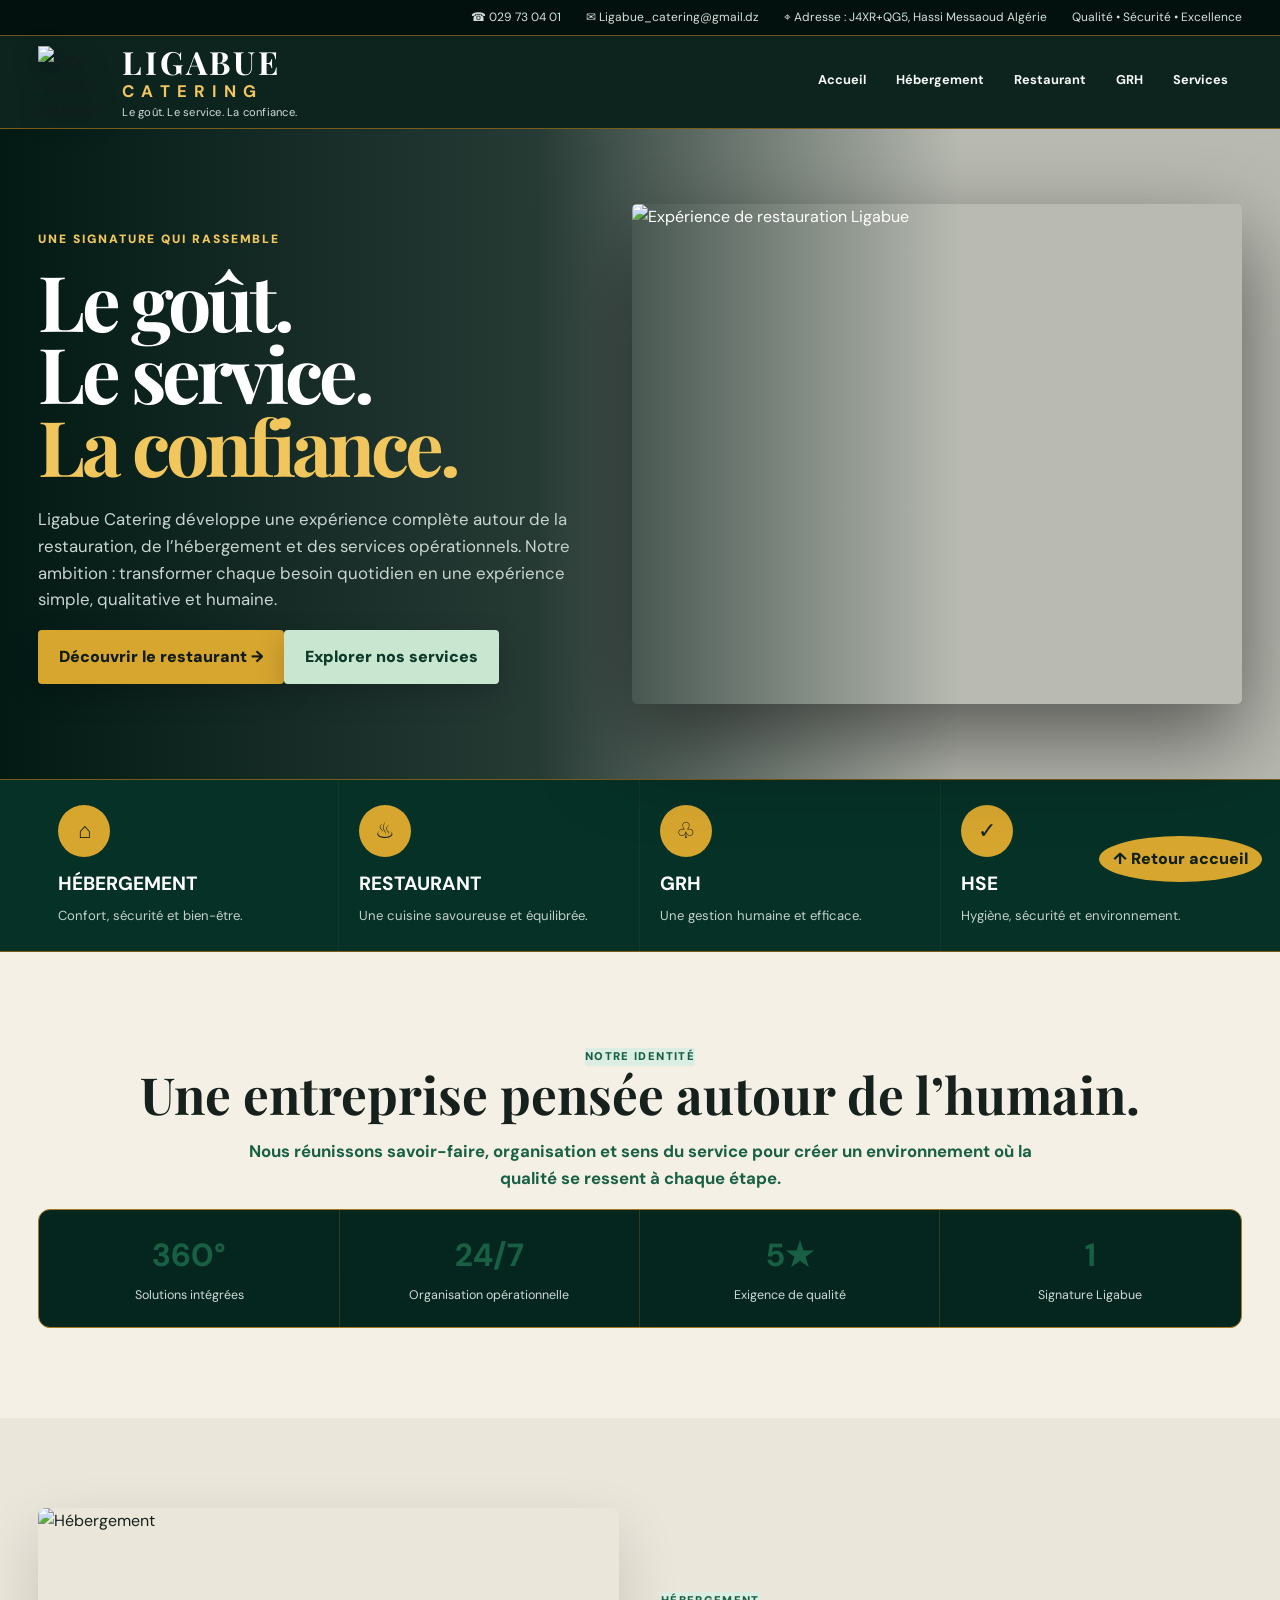
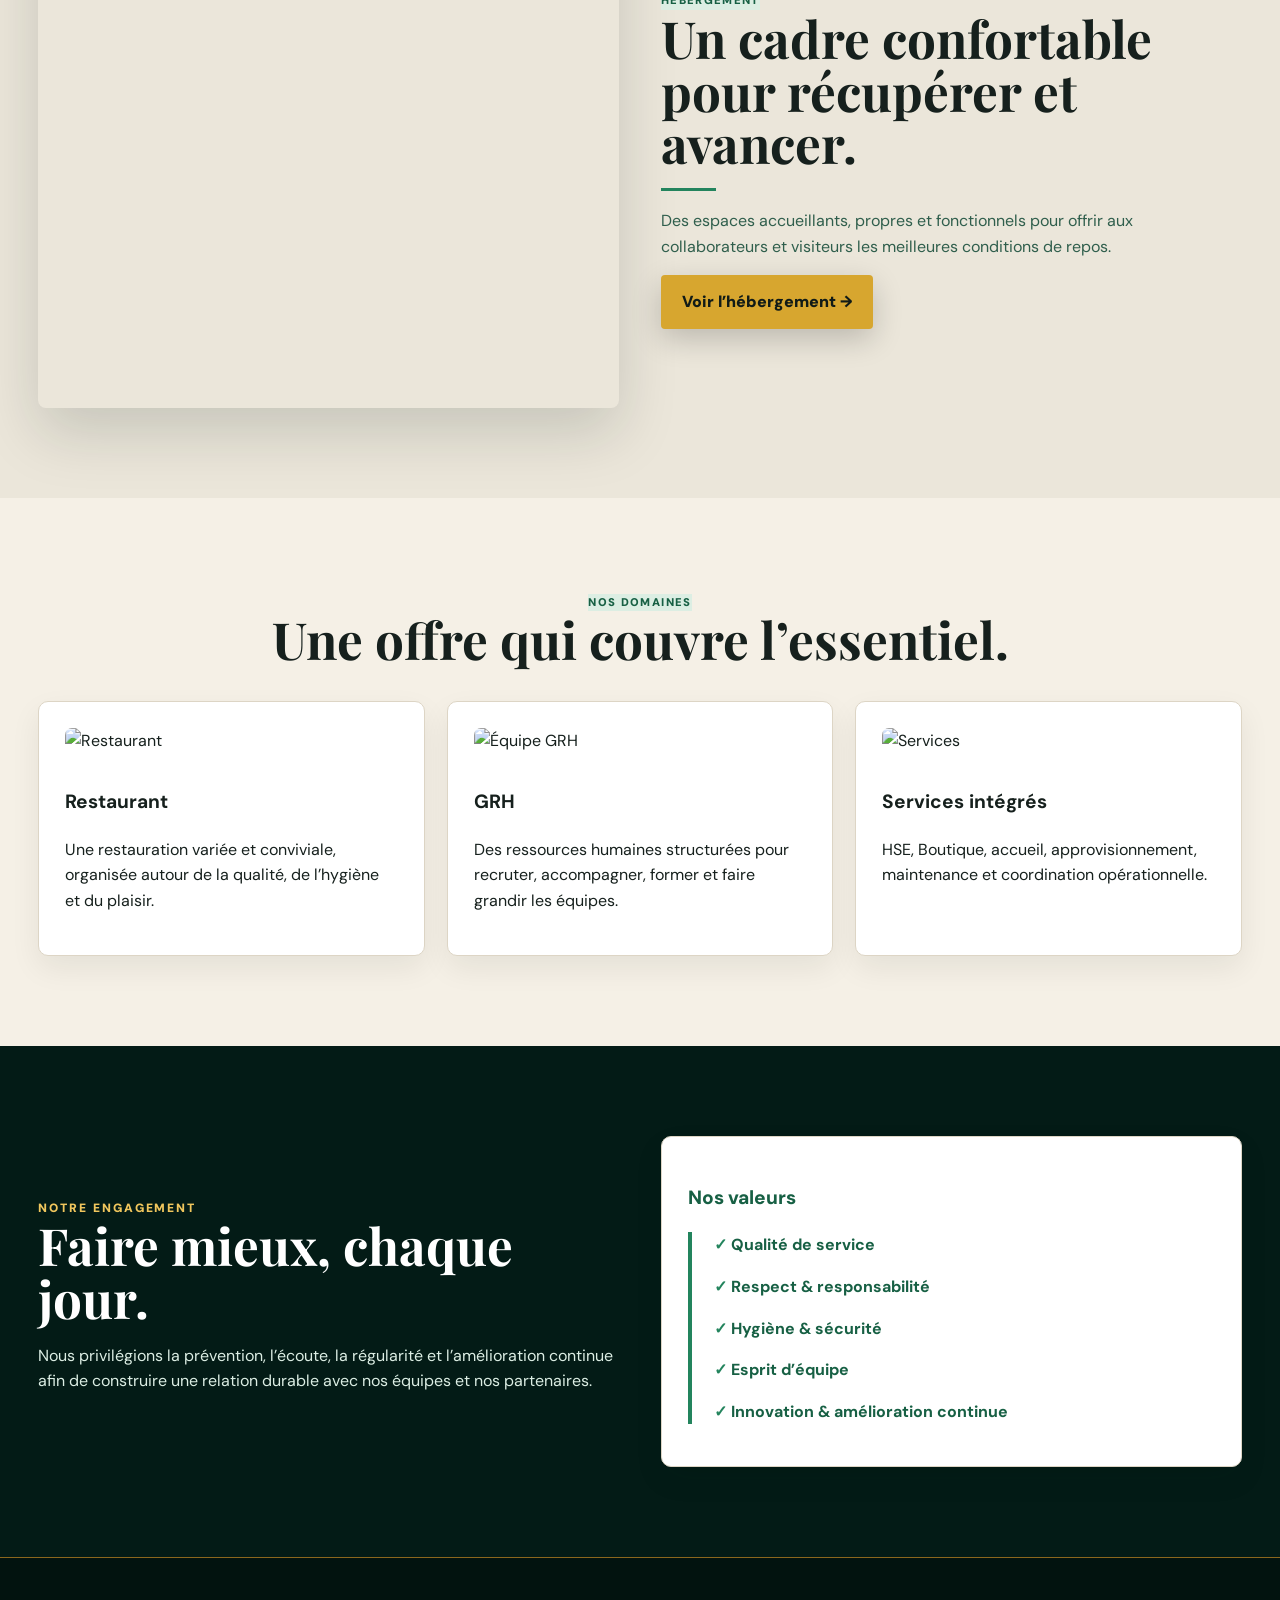
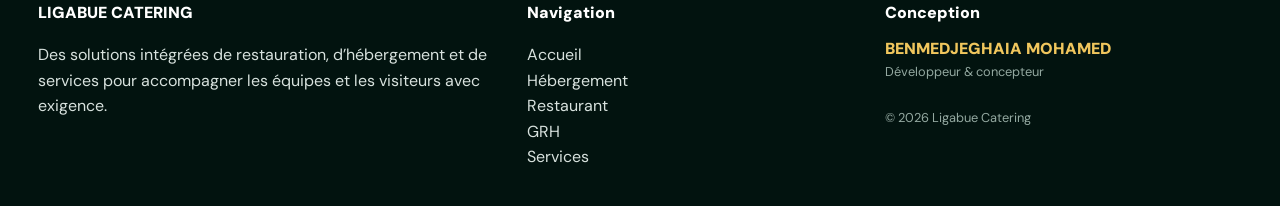
==== index.html @ bcd4c976 "Add files via upload" ====
<!doctype html><html lang="fr"><head><meta charset="utf-8"><meta name="viewport" content="width=device-width,initial-scale=1"><title>Accueil | Ligabue Catering</title><meta name="description" content="Ligabue Catering — restauration, hébergement, GRH, HSE et services intégrés."><link rel="stylesheet" href="style.css"><style>.reveal{opacity:0;transform:translateY(22px);transition:.7s ease}.reveal.show{opacity:1;transform:none}</style></head><body>
<div class="topbar"><div class="container"><span>☎ 029 73 04 01</span><span>✉ Ligabue_catering@gmail.dz</span><span>⌖ Adresse : J4XR+QG5, Hassi Messaoud
 Algérie</span><span>Qualité • Sécurité • Excellence</span></div></div>
<header><div class="container nav"><a class="brand" href="index.html"><img src="assets/logo-ligabue.png" alt="Logo Ligabue Catering" class="brand-logo"><span class="brand-text"><strong>LIGABUE</strong><b>CATERING</b><small>Le goût. Le service. La confiance.</small></span></a><nav><a href="index.html">Accueil</a><a href="hebergement.html">Hébergement</a><a href="restaurant.html">Restaurant</a><a href="grh.html">GRH</a><a href="services.html">Services</a></nav></div></header>
<section class="hero"><div class="container hero-grid"><div class="reveal"><span class="eyebrow">Une signature qui rassemble</span><h1>Le goût.<br>Le service.<br><em>La confiance.</em></h1><p class="lead">Ligabue Catering développe une expérience complète autour de la restauration, de l’hébergement et des services opérationnels. Notre ambition : transformer chaque besoin quotidien en une expérience simple, qualitative et humaine.</p><a class="btn" href="restaurant.html">Découvrir le restaurant →</a><a class="btn gold" href="services.html">Explorer nos services</a></div><img class="hero-photo reveal" src="https://images.unsplash.com/photo-1559339352-11d035aa65de?auto=format&fit=crop&w=1400&q=90" alt="Expérience de restauration Ligabue"></div></section><section class="service-strip"><div class="container grid4"><div class="mini"><div class="ico">⌂</div><h3>HÉBERGEMENT</h3><p>Confort, sécurité et bien-être.</p></div><div class="mini"><div class="ico">♨</div><h3>RESTAURANT</h3><p>Une cuisine savoureuse et équilibrée.</p></div><div class="mini"><div class="ico">♧</div><h3>GRH</h3><p>Une gestion humaine et efficace.</p></div><div class="mini"><div class="ico">✓</div><h3>HSE</h3><p>Hygiène, sécurité et environnement.</p></div></div></section><section class="section"><div class="container center reveal"><span class="kicker">Notre identité</span><h2>Une entreprise pensée autour de l’humain.</h2><p class="lead identity-lead"><span style="color:#176044;font-weight:700;">Nous réunissons savoir-faire, organisation et sens du service pour créer un environnement où la qualité se ressent à chaque étape.</span></p><div class="stats"><div class="stat"><strong>360°</strong><span>Solutions intégrées</span></div><div class="stat"><strong>24/7</strong><span>Organisation opérationnelle</span></div><div class="stat"><strong>5★</strong><span>Exigence de qualité</span></div><div class="stat"><strong>1</strong><span>Signature Ligabue</span></div></div></div></section>
<section class="section soft"><div class="container"><div class="grid2 reveal"><img class="feature" src="https://images.unsplash.com/photo-1551882547-ff40c63fe5fa?auto=format&fit=crop&w=1300&q=90" alt="Hébergement"><div><span class="kicker">Hébergement</span><h2>Un cadre confortable pour récupérer et avancer.</h2><div class="goldline"></div><p>Des espaces accueillants, propres et fonctionnels pour offrir aux collaborateurs et visiteurs les meilleures conditions de repos.</p><a class="btn" href="hebergement.html">Voir l’hébergement →</a></div></div></div></section>
<section class="section"><div class="container"><div class="center reveal"><span class="kicker">Nos domaines</span><h2>Une offre qui couvre l’essentiel.</h2></div><div class="grid3" style="margin-top:35px"><article class="card reveal"><img src="https://images.unsplash.com/photo-1515003197210-e0cd71810b5f?auto=format&fit=crop&w=1000&q=85" alt="Restaurant"><h3>Restaurant</h3><p>Une restauration variée et conviviale, organisée autour de la qualité, de l’hygiène et du plaisir.</p></article><article class="card reveal"><img src="https://images.unsplash.com/photo-1521737711867-e3b97375f902?auto=format&fit=crop&w=1000&q=85" alt="Équipe GRH"><h3>GRH</h3><p>Des ressources humaines structurées pour recruter, accompagner, former et faire grandir les équipes.</p></article><article class="card reveal"><img src="https://images.unsplash.com/photo-1556761175-b413da4baf72?auto=format&fit=crop&w=1000&q=85" alt="Services"><h3>Services intégrés</h3><p>HSE, Boutique, accueil, approvisionnement, maintenance et coordination opérationnelle.</p></article></div></div></section>
<section class="section dark"><div class="container grid2 reveal"><div><span class="eyebrow">Notre engagement</span><h2>Faire mieux, chaque jour.</h2><p>Nous privilégions la prévention, l’écoute, la régularité et l’amélioration continue afin de construire une relation durable avec nos équipes et nos partenaires.</p></div><div class="card"><h3 class="values-title">Nos valeurs</h3><div class="values-list"><p>✓ Qualité de service</p><p>✓ Respect & responsabilité</p><p>✓ Hygiène & sécurité</p><p>✓ Esprit d’équipe</p><p>✓ Innovation & amélioration continue</p></div></div></div></section>

<footer><div class="container footergrid"><div><div class="footer-title">LIGABUE CATERING</div><p>Des solutions intégrées de restauration, d’hébergement et de services pour accompagner les équipes et les visiteurs avec exigence.</p></div><div><div class="footer-title">Navigation</div><p>Accueil<br>Hébergement<br>Restaurant<br>GRH<br>Services</p></div><div><div class="footer-title">Conception</div><div class="signature">BENMEDJEGHAIA MOHAMED</div><div class="small">Développeur & concepteur</div><br><div class="small">© <span data-year></span> Ligabue Catering</div></div></div></footer><a class="floating" href="index.html">↑ Retour accueil</a><script src="script.js"></script></body></html>
---- style.css ----
@import url('https://fonts.googleapis.com/css2?family=DM+Sans:wght@400;500;600;700;800&family=Playfair+Display:wght@600;700&display=swap');
:root{--green:#031b16;--green2:#063126;--gold:#d7a62f;--gold2:#f0c65d;--cream:#f5f0e6;--white:#fff;--ink:#16201d;--muted:#6c746f;--line:#ddd5c5}
*{box-sizing:border-box}html{scroll-behavior:smooth}body{margin:0;font-family:'DM Sans',Arial,sans-serif;background:var(--cream);color:var(--ink);line-height:1.6}a{text-decoration:none;color:inherit}.container{width:min(1220px,94%);margin:auto}
.topbar{background:#02110e;color:#d9dfdb;font-size:.75rem;padding:8px 0;border-bottom:1px solid #6d5520}.topbar .container{display:flex;justify-content:flex-end;gap:25px;flex-wrap:wrap}
header{position:sticky;top:0;z-index:50;background:rgba(3,27,22,.96);backdrop-filter:blur(16px);border-bottom:1px solid #7a5c1c}.nav{min-height:92px;display:flex;align-items:center;justify-content:space-between;gap:20px}.brand{display:flex;align-items:center;gap:12px;min-width:270px}.brand-logo{width:72px;height:72px;object-fit:contain;filter:drop-shadow(0 7px 12px #0007)}.brand-text{display:flex;flex-direction:column;line-height:1}.brand-text strong{font-family:'Playfair Display',serif;color:#fff;font-size:2rem;letter-spacing:.08em}.brand-text b{font-size:1.05rem;letter-spacing:.42em;color:var(--gold2);margin-top:5px}.brand-text small{font-size:.7rem;color:#d4ddd8;letter-spacing:.02em;margin-top:7px}
nav{display:flex;gap:2px;align-items:center;flex-wrap:wrap}nav a{padding:20px 14px;color:#f7f7f4;font-size:.8rem;font-weight:700;border-bottom:3px solid transparent;transition:.25s}nav a:hover{color:var(--gold2);border-color:var(--gold2);background:#ffffff08}
.btn{display:inline-flex;align-items:center;gap:10px;background:var(--gold);color:#111b17;padding:14px 21px;border-radius:4px;font-weight:900;box-shadow:0 10px 30px #0003;transition:.3s}.btn:hover{transform:translateY(-3px);background:var(--gold2)}.btn.dark{background:transparent;border:1px solid var(--gold);color:#fff}.btn.dark:hover{background:#d7a62f1c}
.hero{min-height:650px;display:flex;align-items:center;color:#fff;background:linear-gradient(90deg,#021914 0%,#031b16d9 42%,#031b1640 75%),url('https://images.unsplash.com/photo-1547592180-85f173990554?auto=format&fit=crop&w=2000&q=90') center/cover;position:relative}.hero-grid{display:grid;grid-template-columns:1fr 1.1fr;gap:40px;align-items:center}.hero h1{font-family:'Playfair Display',serif;font-size:clamp(3.2rem,6vw,6rem);line-height:.94;letter-spacing:-.05em;margin:14px 0 25px}.hero h1 em{font-style:normal;color:var(--gold2)}.eyebrow{font-size:.75rem;text-transform:uppercase;letter-spacing:.16em;color:var(--gold2);font-weight:900}.lead{font-size:1.05rem;color:#cbd6d1;max-width:650px}.hero-photo{width:100%;height:500px;object-fit:cover;border-radius:5px;box-shadow:0 35px 90px #0008;transition:.5s}.hero-photo:hover{transform:scale(1.015)}
.section{padding:90px 0}.section.dark{background:var(--green);color:#fff}.section.soft{background:#ebe6da}.center{text-align:center}.center .lead{margin-left:auto;margin-right:auto}.identity-lead{color:#27453c !important;font-weight:600;max-width:820px;margin-top:8px}h2{font-family:'Playfair Display',serif;font-size:clamp(2.2rem,4vw,3.5rem);line-height:1.03;margin:0 0 18px}h3{font-size:1.2rem}.grid2{display:grid;grid-template-columns:1fr 1fr;gap:42px;align-items:center}.grid3{display:grid;grid-template-columns:repeat(3,1fr);gap:22px}.grid4{display:grid;grid-template-columns:repeat(4,1fr);gap:18px}
.service-strip{background:var(--green2);color:#fff;border-top:1px solid #7b5b18;border-bottom:1px solid #7b5b18}.service-strip .grid4{gap:0}.mini{padding:25px 20px;border-right:1px solid #9a76271c}.mini:last-child{border-right:0}.mini .ico{width:52px;height:52px;border-radius:50%;background:var(--gold);color:#13211c;display:grid;place-items:center;font-size:1.35rem;margin-bottom:12px}.mini h3{margin:0 0 5px}.mini p{font-size:.82rem;color:#c5d1cb;margin:0}
.card{background:#fff;border:1px solid var(--line);border-radius:10px;padding:26px;box-shadow:0 12px 30px #061c1512;transition:.4s}.card:hover{transform:translateY(-7px);box-shadow:0 25px 50px #061c1525}.card img{width:100%;height:220px;object-fit:cover;border-radius:7px;margin-bottom:14px;transition:.5s}.card:hover img{transform:scale(1.025)}.feature{width:100%;height:500px;object-fit:cover;border-radius:8px;box-shadow:0 25px 60px #061c1528;transition:.5s}.feature:hover{transform:scale(1.015)}
.stats{display:grid;grid-template-columns:repeat(4,1fr);gap:0;border:1px solid #a67b20;border-radius:12px;overflow:hidden;background:#05261f}.stat{padding:20px;border-right:1px solid #a67b2040;color:#fff}.stat:last-child{border-right:0}.stat strong{display:block;font-size:2rem;color:var(--gold2)}.stat span{font-size:.78rem;color:#d0dad5}.kicker{display:inline-block;color:#98711e;font-size:.7rem;font-weight:900;text-transform:uppercase;letter-spacing:.12em}.goldline{height:3px;width:55px;background:var(--gold);margin:17px 0}.pagehero{padding:95px 0 65px;background:linear-gradient(115deg,var(--green),#0c4437);color:#fff;border-bottom:1px solid #9d7824}.pagehero h1{font-family:'Playfair Display',serif;font-size:clamp(3rem,6vw,5.5rem);margin:10px 0}.pagehero .lead{color:#cbd9d3}.role{padding:16px 0 16px 18px;border-left:3px solid var(--gold);margin:12px 0}.person{display:flex;gap:15px;align-items:center;background:#eef0e9;padding:15px;border-radius:9px}.avatar{width:52px;height:52px;border-radius:50%;background:var(--green);color:var(--gold2);display:grid;place-items:center;font-weight:900}.timeline{border-left:2px solid #c8c0af;padding-left:27px}.step{position:relative;margin-bottom:28px}.step:before{content:'';position:absolute;left:-38px;top:6px;width:15px;height:15px;background:var(--gold);border-radius:50%;border:4px solid var(--cream)}
.gallery{display:grid;grid-template-columns:2fr 1fr 1fr;grid-auto-rows:230px;gap:12px}.gallery img{width:100%;height:100%;object-fit:cover;border-radius:7px;transition:.5s}.gallery img:hover{transform:scale(1.025);filter:saturate(1.2)}.gallery img:first-child{grid-row:span 2}
footer{background:#02130f;color:#d8e2de;padding:42px 0 20px;border-top:1px solid #8b671d}.footergrid{display:grid;grid-template-columns:1.4fr 1fr 1.1fr;gap:35px}.footer-brand{display:flex;align-items:center;gap:10px}.footer-brand img{width:60px}.footer-title{font-weight:900;color:#fff;margin-bottom:10px}.signature{font-weight:900;color:var(--gold2)}.small{font-size:.8rem;color:#94a9a1}.copyright{border-top:1px solid #ffffff1a;margin-top:25px;padding-top:14px;text-align:center;font-size:.75rem;color:#9bb0a8}.floating{position:fixed;right:18px;bottom:18px;background:var(--gold);color:#122019;padding:10px 14px;border-radius:50%;font-weight:900;z-index:40}
.reveal{opacity:0;transform:translateY(20px);transition:.7s ease}.reveal.show{opacity:1;transform:none}
@media(max-width:980px){nav{display:none}.hero-grid,.grid2{grid-template-columns:1fr}.hero{padding:65px 0}.hero-photo{height:380px}.grid3{grid-template-columns:1fr 1fr}.grid4,.stats{grid-template-columns:1fr 1fr}.footergrid{grid-template-columns:1fr 1fr}}@media(max-width:600px){.topbar .container{justify-content:center}.brand-text strong{font-size:1.45rem}.brand-text b{font-size:.82rem}.brand-logo{width:58px;height:58px}.grid3,.grid4,.stats,.footergrid{grid-template-columns:1fr}.gallery{grid-template-columns:1fr;grid-auto-rows:220px}.gallery img:first-child{grid-row:auto}.hero h1{font-size:3.4rem}}

/* Lisibilité renforcée — palette verte */
.section.dark .lead,
.section.dark p { color:#dceee4; }
.section:not(.dark) .lead { color:#285846; }
.section.soft p { color:#2f5e4c; }
.kicker { color:#176044; background:#dceee3; }
.goldline { background:#23845d; }
.role { border-left-color:#23845d; }
.stat strong { color:#176044; }
.btn.gold { background:#c8e6d0; color:#0b3828; }
nav a:hover { background:#176044; color:#fff; }

/* Nos valeurs — vert */
.values-list p,
.values-list li {
  color:#176044 !important;
  font-weight:700;
}
.values-list {
  border-left:4px solid #23845d;
  padding-left:22px;
}
.values-list p::first-letter,
.values-list li::first-letter {
  color:#23845d;
}

/* Titre « Nos valeurs » en vert */
.values-title {
  color:#176044 !important;
  font-weight:800;
}
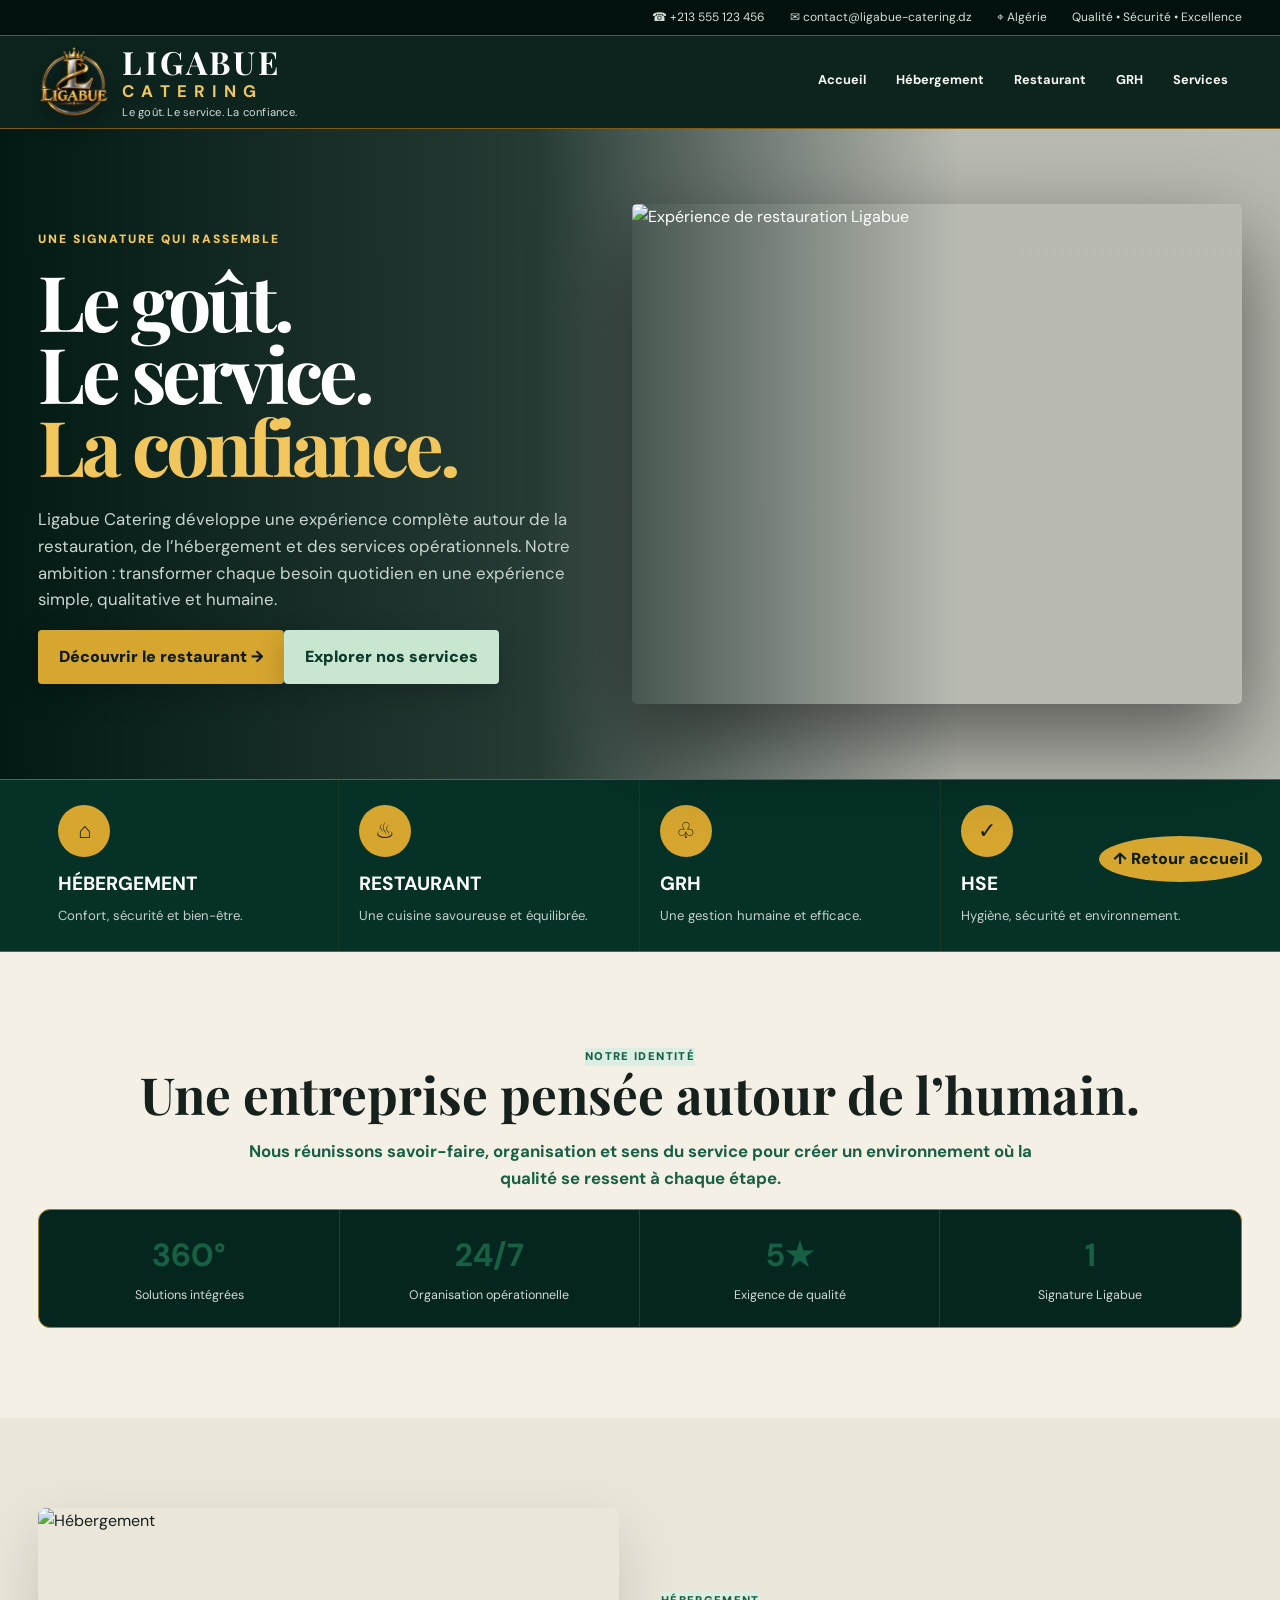
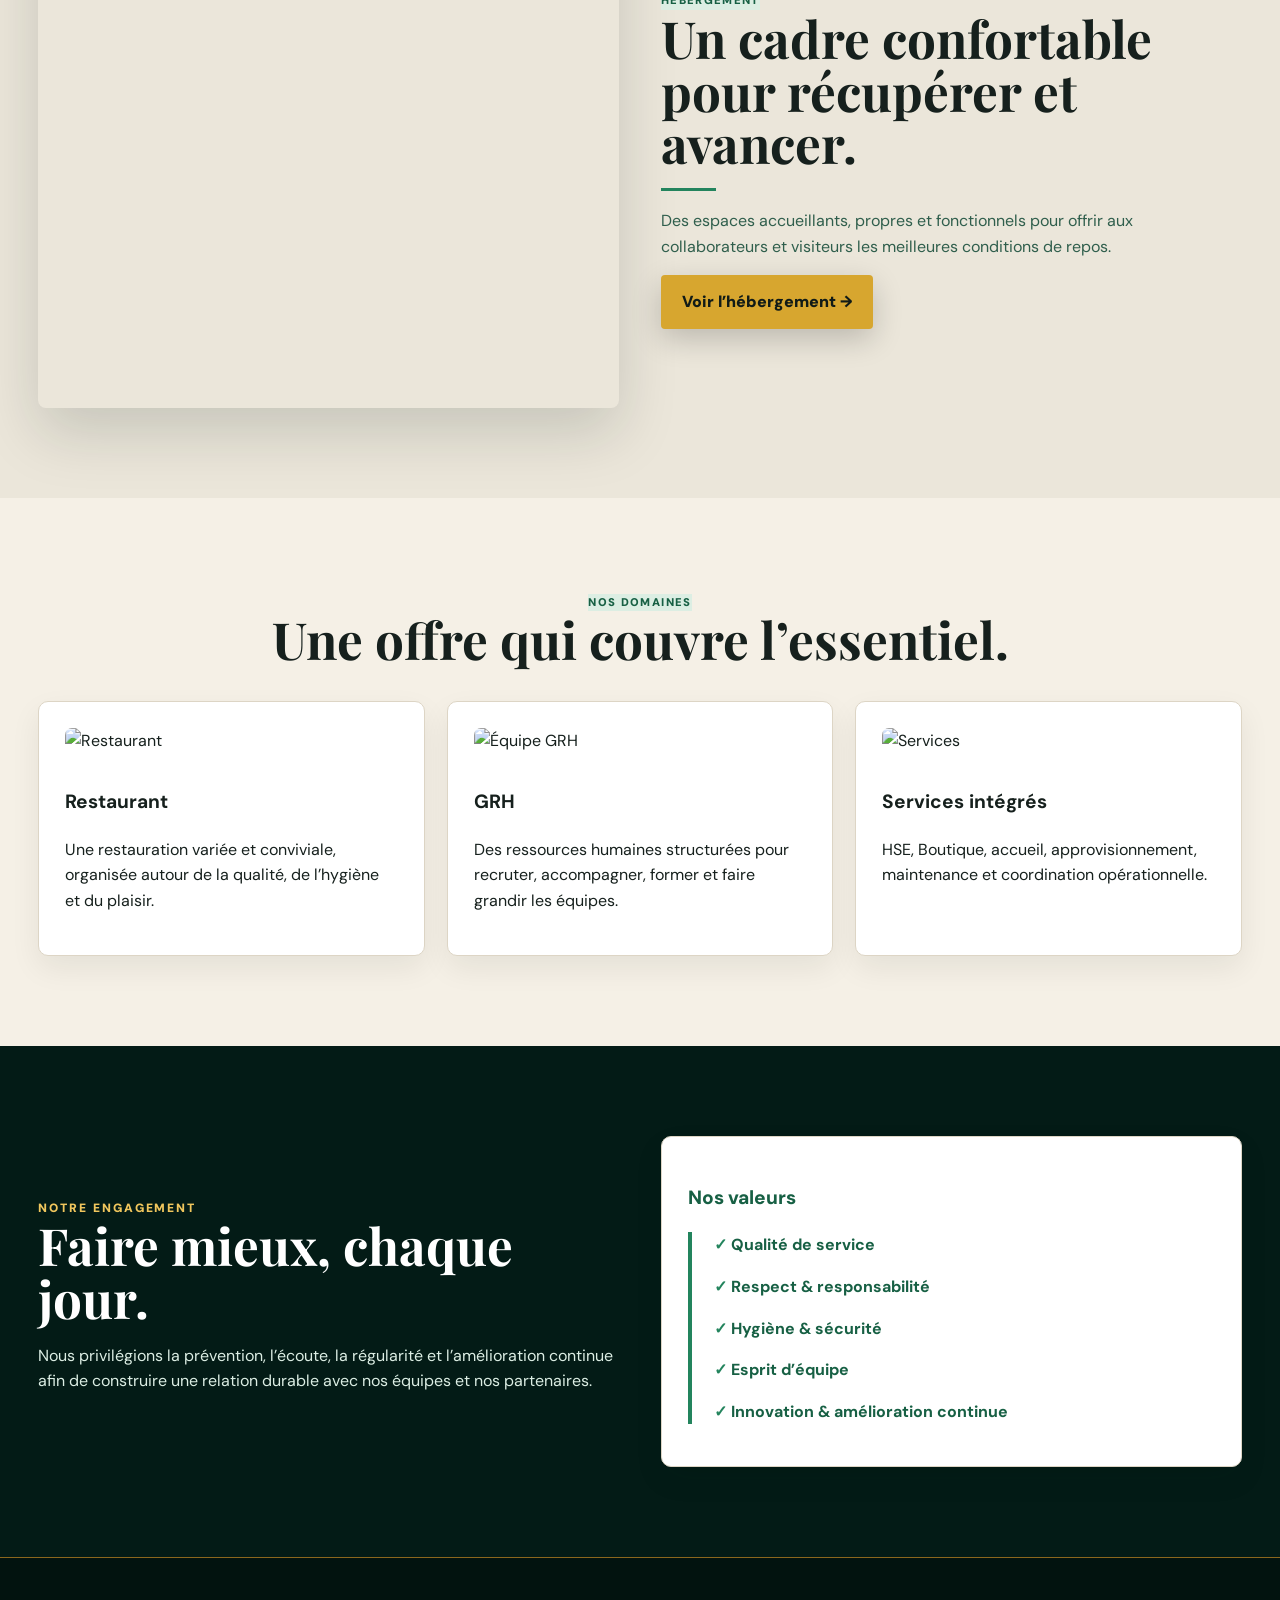
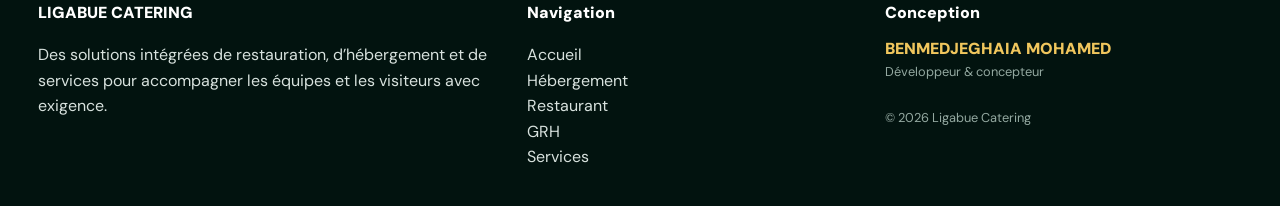
==== commit eccbb0f6: "Add files via upload" ====
--- a/index.html
+++ b/index.html
@@ -1,6 +1,5 @@
 <!doctype html><html lang="fr"><head><meta charset="utf-8"><meta name="viewport" content="width=device-width,initial-scale=1"><title>Accueil | Ligabue Catering</title><meta name="description" content="Ligabue Catering — restauration, hébergement, GRH, HSE et services intégrés."><link rel="stylesheet" href="style.css"><style>.reveal{opacity:0;transform:translateY(22px);transition:.7s ease}.reveal.show{opacity:1;transform:none}</style></head><body>
-<div class="topbar"><div class="container"><span>☎ 029 73 04 01</span><span>✉ Ligabue_catering@gmail.dz</span><span>⌖ Adresse : J4XR+QG5, Hassi Messaoud
- Algérie</span><span>Qualité • Sécurité • Excellence</span></div></div>
+<div class="topbar"><div class="container"><span>☎ +213 555 123 456</span><span>✉ contact@ligabue-catering.dz</span><span>⌖ Algérie</span><span>Qualité • Sécurité • Excellence</span></div></div>
 <header><div class="container nav"><a class="brand" href="index.html"><img src="assets/logo-ligabue.png" alt="Logo Ligabue Catering" class="brand-logo"><span class="brand-text"><strong>LIGABUE</strong><b>CATERING</b><small>Le goût. Le service. La confiance.</small></span></a><nav><a href="index.html">Accueil</a><a href="hebergement.html">Hébergement</a><a href="restaurant.html">Restaurant</a><a href="grh.html">GRH</a><a href="services.html">Services</a></nav></div></header>
 <section class="hero"><div class="container hero-grid"><div class="reveal"><span class="eyebrow">Une signature qui rassemble</span><h1>Le goût.<br>Le service.<br><em>La confiance.</em></h1><p class="lead">Ligabue Catering développe une expérience complète autour de la restauration, de l’hébergement et des services opérationnels. Notre ambition : transformer chaque besoin quotidien en une expérience simple, qualitative et humaine.</p><a class="btn" href="restaurant.html">Découvrir le restaurant →</a><a class="btn gold" href="services.html">Explorer nos services</a></div><img class="hero-photo reveal" src="https://images.unsplash.com/photo-1559339352-11d035aa65de?auto=format&fit=crop&w=1400&q=90" alt="Expérience de restauration Ligabue"></div></section><section class="service-strip"><div class="container grid4"><div class="mini"><div class="ico">⌂</div><h3>HÉBERGEMENT</h3><p>Confort, sécurité et bien-être.</p></div><div class="mini"><div class="ico">♨</div><h3>RESTAURANT</h3><p>Une cuisine savoureuse et équilibrée.</p></div><div class="mini"><div class="ico">♧</div><h3>GRH</h3><p>Une gestion humaine et efficace.</p></div><div class="mini"><div class="ico">✓</div><h3>HSE</h3><p>Hygiène, sécurité et environnement.</p></div></div></section><section class="section"><div class="container center reveal"><span class="kicker">Notre identité</span><h2>Une entreprise pensée autour de l’humain.</h2><p class="lead identity-lead"><span style="color:#176044;font-weight:700;">Nous réunissons savoir-faire, organisation et sens du service pour créer un environnement où la qualité se ressent à chaque étape.</span></p><div class="stats"><div class="stat"><strong>360°</strong><span>Solutions intégrées</span></div><div class="stat"><strong>24/7</strong><span>Organisation opérationnelle</span></div><div class="stat"><strong>5★</strong><span>Exigence de qualité</span></div><div class="stat"><strong>1</strong><span>Signature Ligabue</span></div></div></div></section>
 <section class="section soft"><div class="container"><div class="grid2 reveal"><img class="feature" src="https://images.unsplash.com/photo-1551882547-ff40c63fe5fa?auto=format&fit=crop&w=1300&q=90" alt="Hébergement"><div><span class="kicker">Hébergement</span><h2>Un cadre confortable pour récupérer et avancer.</h2><div class="goldline"></div><p>Des espaces accueillants, propres et fonctionnels pour offrir aux collaborateurs et visiteurs les meilleures conditions de repos.</p><a class="btn" href="hebergement.html">Voir l’hébergement →</a></div></div></div></section>
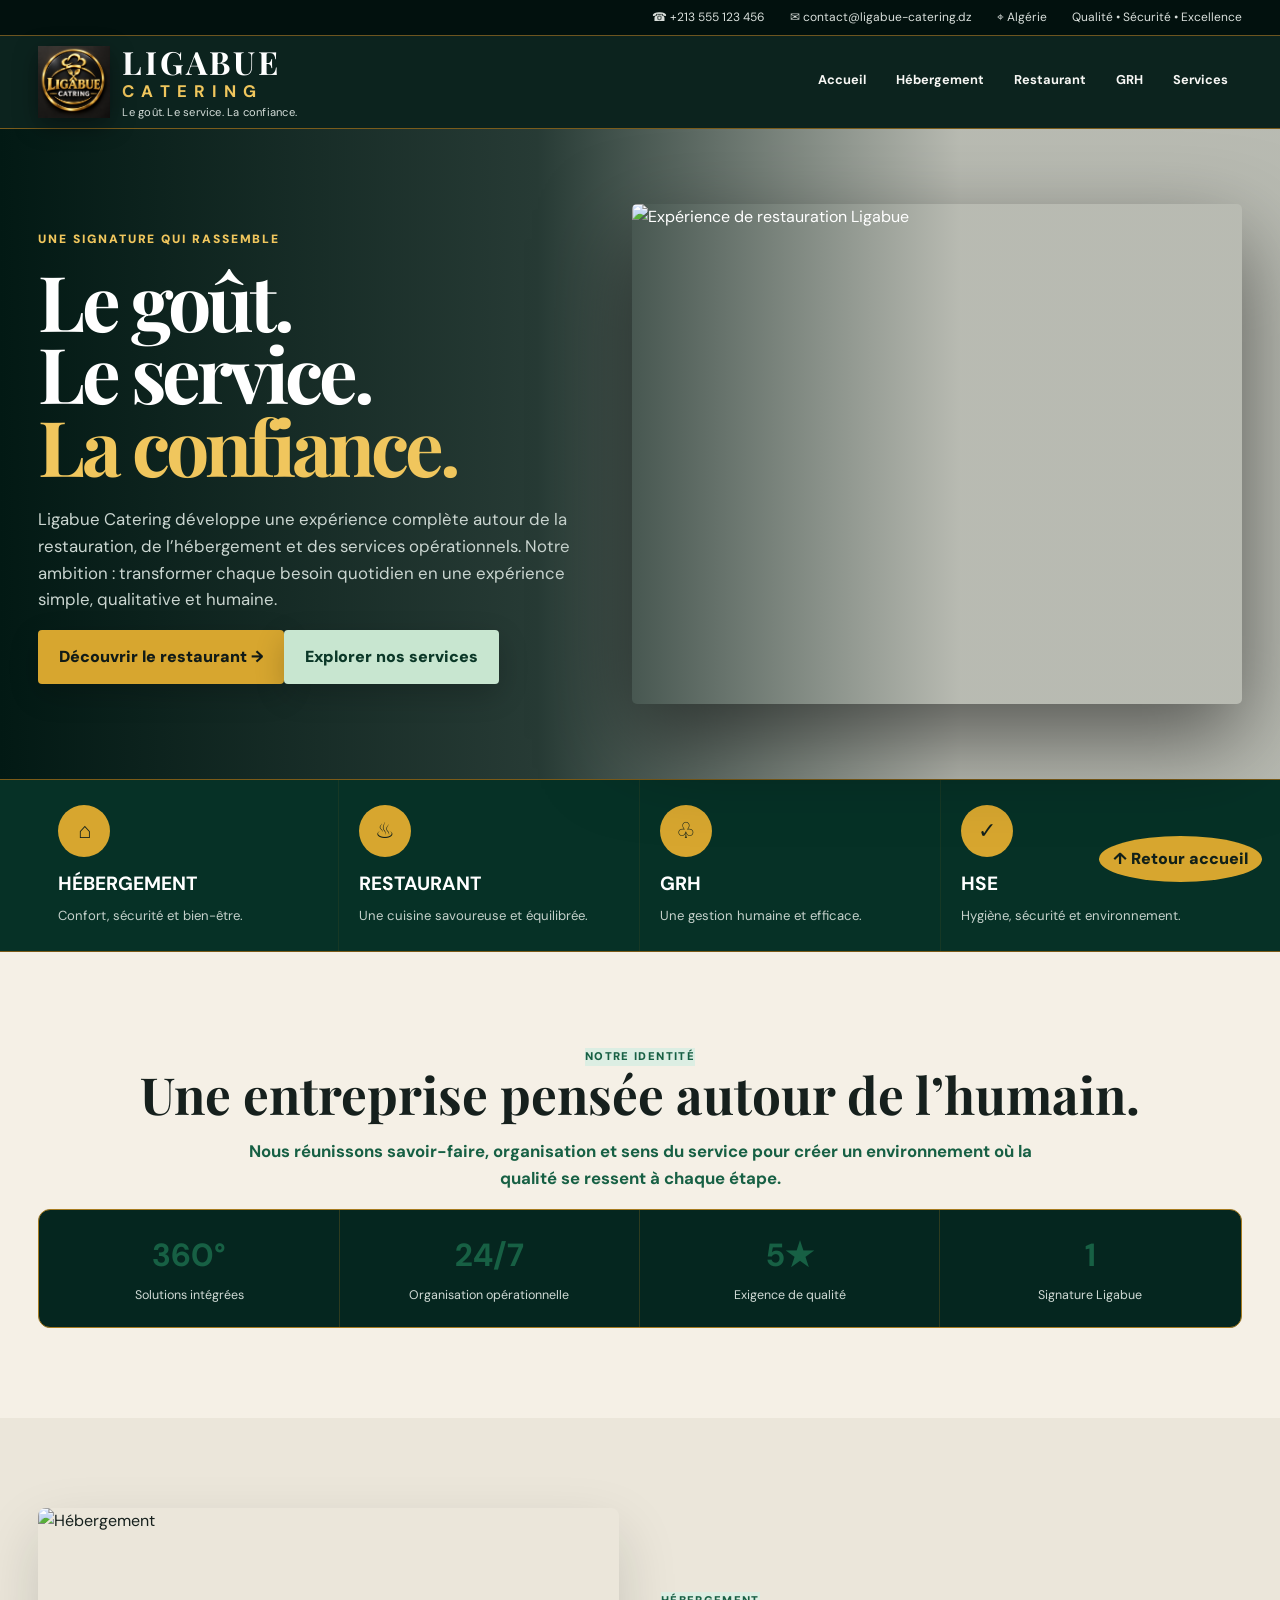
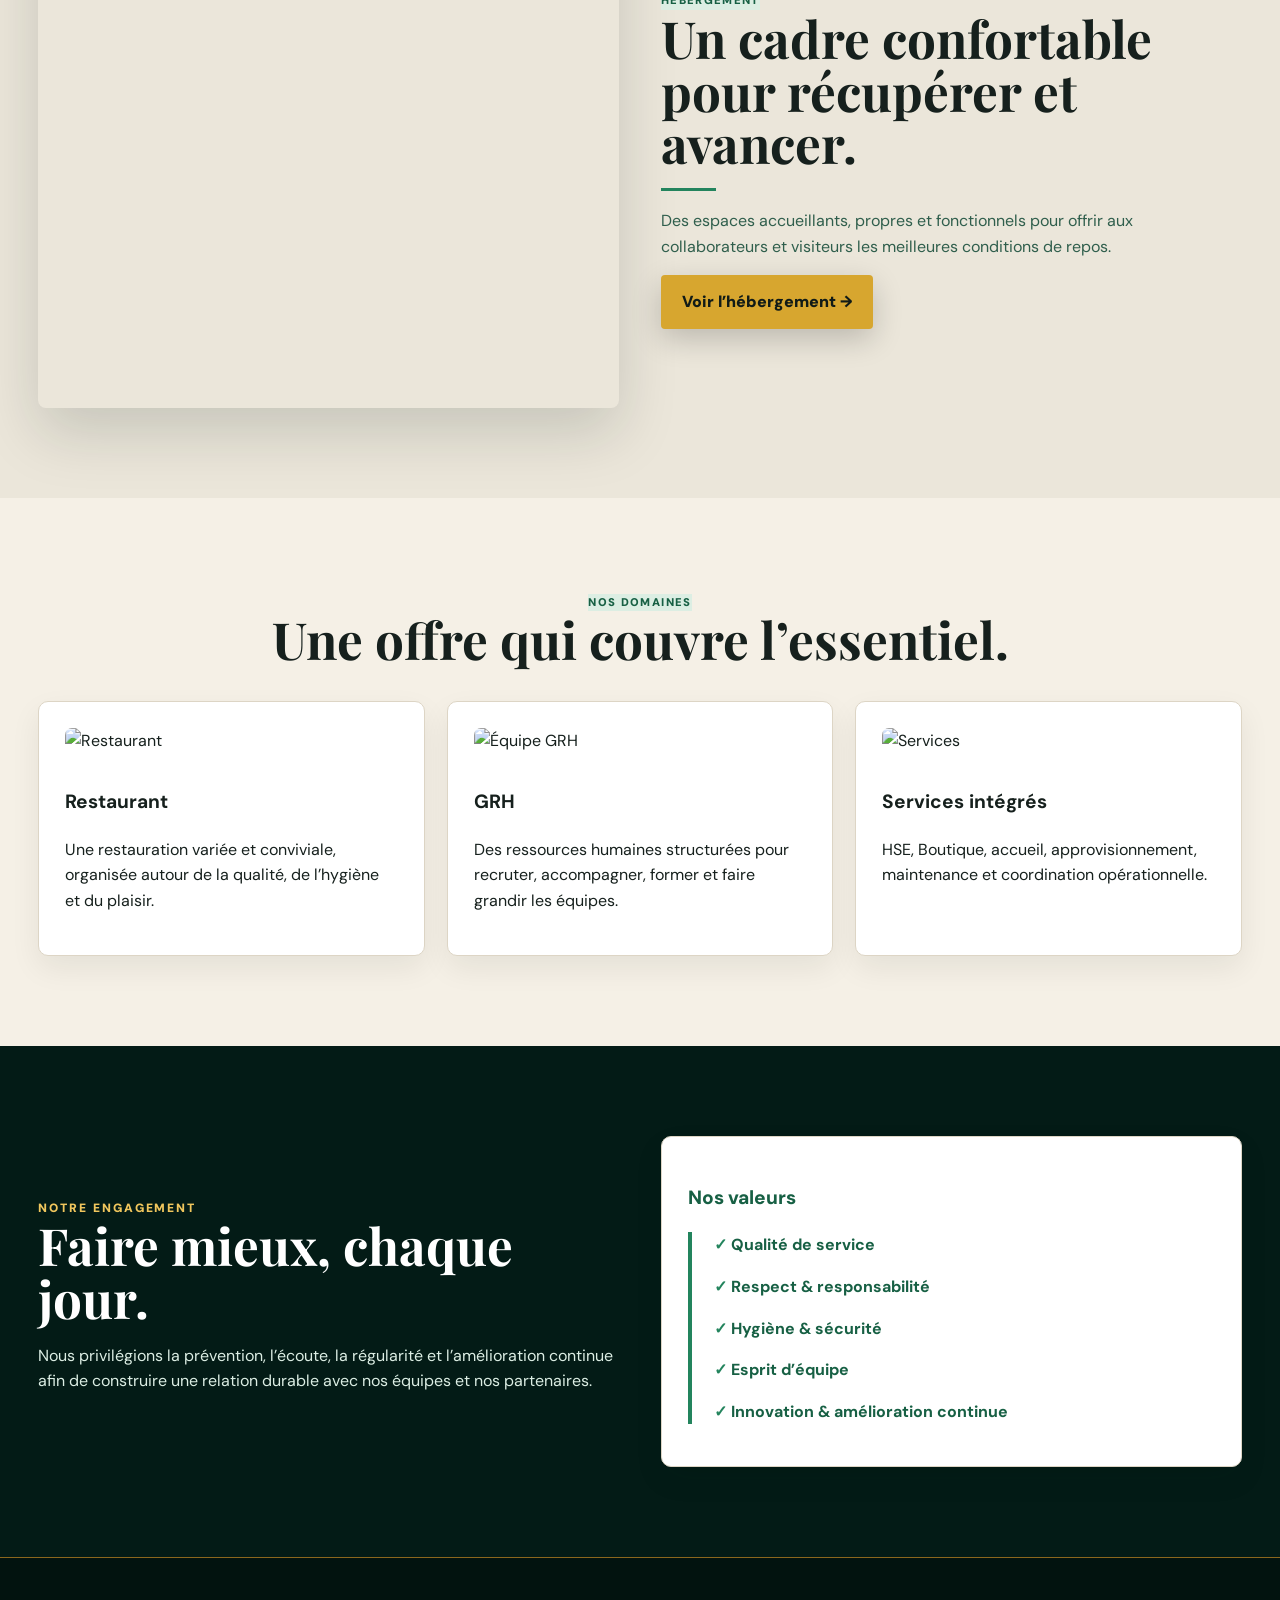
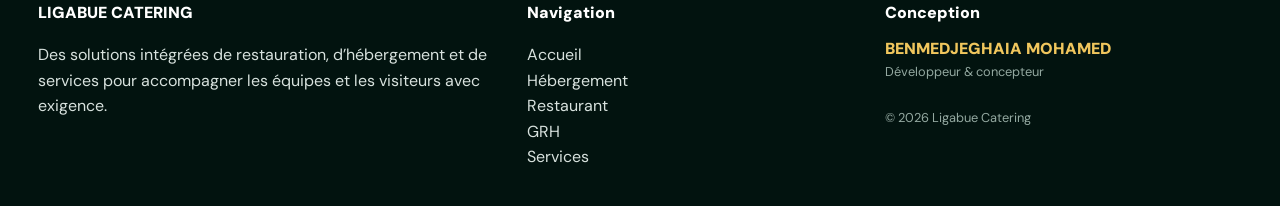
==== commit 723443d3: "Add files via upload" ====
--- a/index.html
+++ b/index.html
@@ -1,4 +1,4 @@
-<!doctype html><html lang="fr"><head><meta charset="utf-8"><meta name="viewport" content="width=device-width,initial-scale=1"><title>Accueil | Ligabue Catering</title><meta name="description" content="Ligabue Catering — restauration, hébergement, GRH, HSE et services intégrés."><link rel="stylesheet" href="style.css"><style>.reveal{opacity:0;transform:translateY(22px);transition:.7s ease}.reveal.show{opacity:1;transform:none}</style></head><body>
+<!doctype html><html lang="fr"><head><meta charset="utf-8"><meta name="viewport" content="width=device-width,initial-scale=1"><title>Accueil | Ligabue Catering</title><meta name="description" content="Ligabue Catering — restauration, hébergement, GRH, HSE et services intégrés."><link rel="icon" type="image/png" href="assets/favicon.png"><link rel="stylesheet" href="style.css"><style>.reveal{opacity:0;transform:translateY(22px);transition:.7s ease}.reveal.show{opacity:1;transform:none}</style></head><body>
 <div class="topbar"><div class="container"><span>☎ +213 555 123 456</span><span>✉ contact@ligabue-catering.dz</span><span>⌖ Algérie</span><span>Qualité • Sécurité • Excellence</span></div></div>
 <header><div class="container nav"><a class="brand" href="index.html"><img src="assets/logo-ligabue.png" alt="Logo Ligabue Catering" class="brand-logo"><span class="brand-text"><strong>LIGABUE</strong><b>CATERING</b><small>Le goût. Le service. La confiance.</small></span></a><nav><a href="index.html">Accueil</a><a href="hebergement.html">Hébergement</a><a href="restaurant.html">Restaurant</a><a href="grh.html">GRH</a><a href="services.html">Services</a></nav></div></header>
 <section class="hero"><div class="container hero-grid"><div class="reveal"><span class="eyebrow">Une signature qui rassemble</span><h1>Le goût.<br>Le service.<br><em>La confiance.</em></h1><p class="lead">Ligabue Catering développe une expérience complète autour de la restauration, de l’hébergement et des services opérationnels. Notre ambition : transformer chaque besoin quotidien en une expérience simple, qualitative et humaine.</p><a class="btn" href="restaurant.html">Découvrir le restaurant →</a><a class="btn gold" href="services.html">Explorer nos services</a></div><img class="hero-photo reveal" src="https://images.unsplash.com/photo-1559339352-11d035aa65de?auto=format&fit=crop&w=1400&q=90" alt="Expérience de restauration Ligabue"></div></section><section class="service-strip"><div class="container grid4"><div class="mini"><div class="ico">⌂</div><h3>HÉBERGEMENT</h3><p>Confort, sécurité et bien-être.</p></div><div class="mini"><div class="ico">♨</div><h3>RESTAURANT</h3><p>Une cuisine savoureuse et équilibrée.</p></div><div class="mini"><div class="ico">♧</div><h3>GRH</h3><p>Une gestion humaine et efficace.</p></div><div class="mini"><div class="ico">✓</div><h3>HSE</h3><p>Hygiène, sécurité et environnement.</p></div></div></section><section class="section"><div class="container center reveal"><span class="kicker">Notre identité</span><h2>Une entreprise pensée autour de l’humain.</h2><p class="lead identity-lead"><span style="color:#176044;font-weight:700;">Nous réunissons savoir-faire, organisation et sens du service pour créer un environnement où la qualité se ressent à chaque étape.</span></p><div class="stats"><div class="stat"><strong>360°</strong><span>Solutions intégrées</span></div><div class="stat"><strong>24/7</strong><span>Organisation opérationnelle</span></div><div class="stat"><strong>5★</strong><span>Exigence de qualité</span></div><div class="stat"><strong>1</strong><span>Signature Ligabue</span></div></div></div></section>
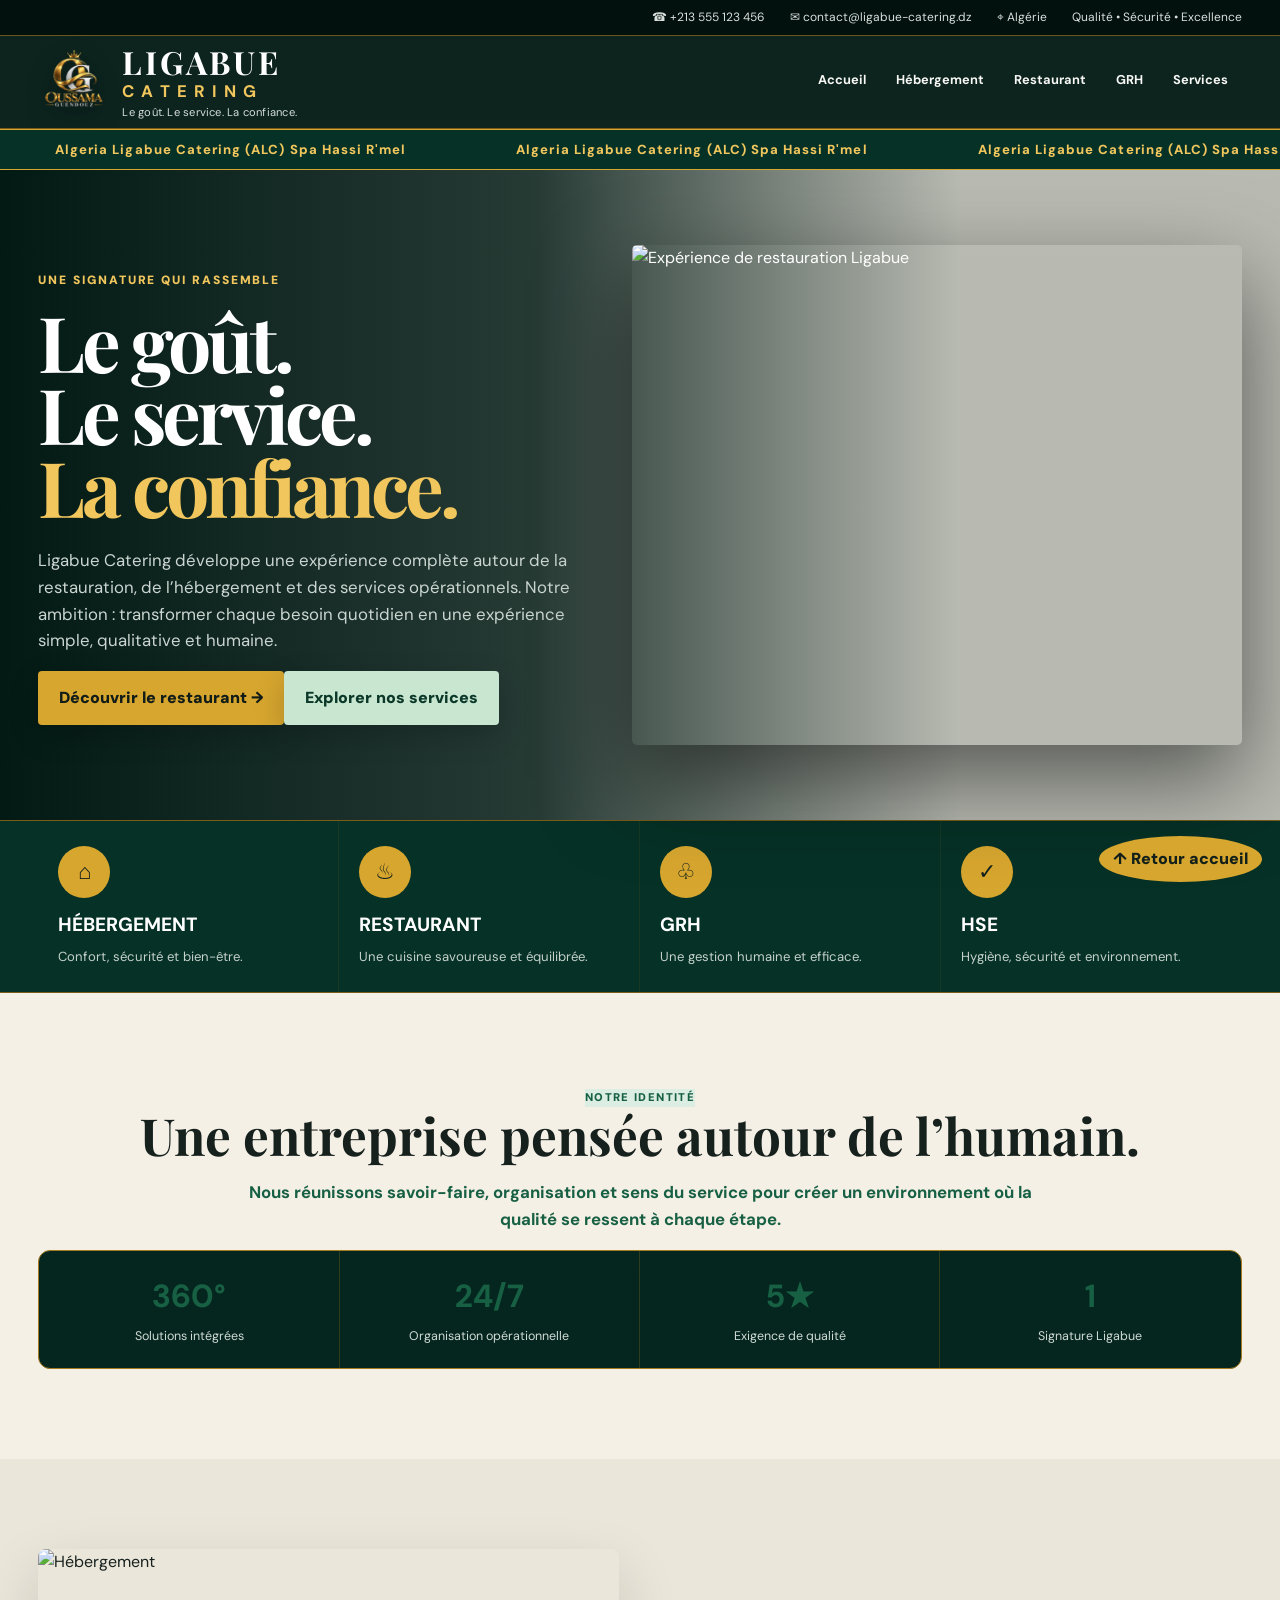
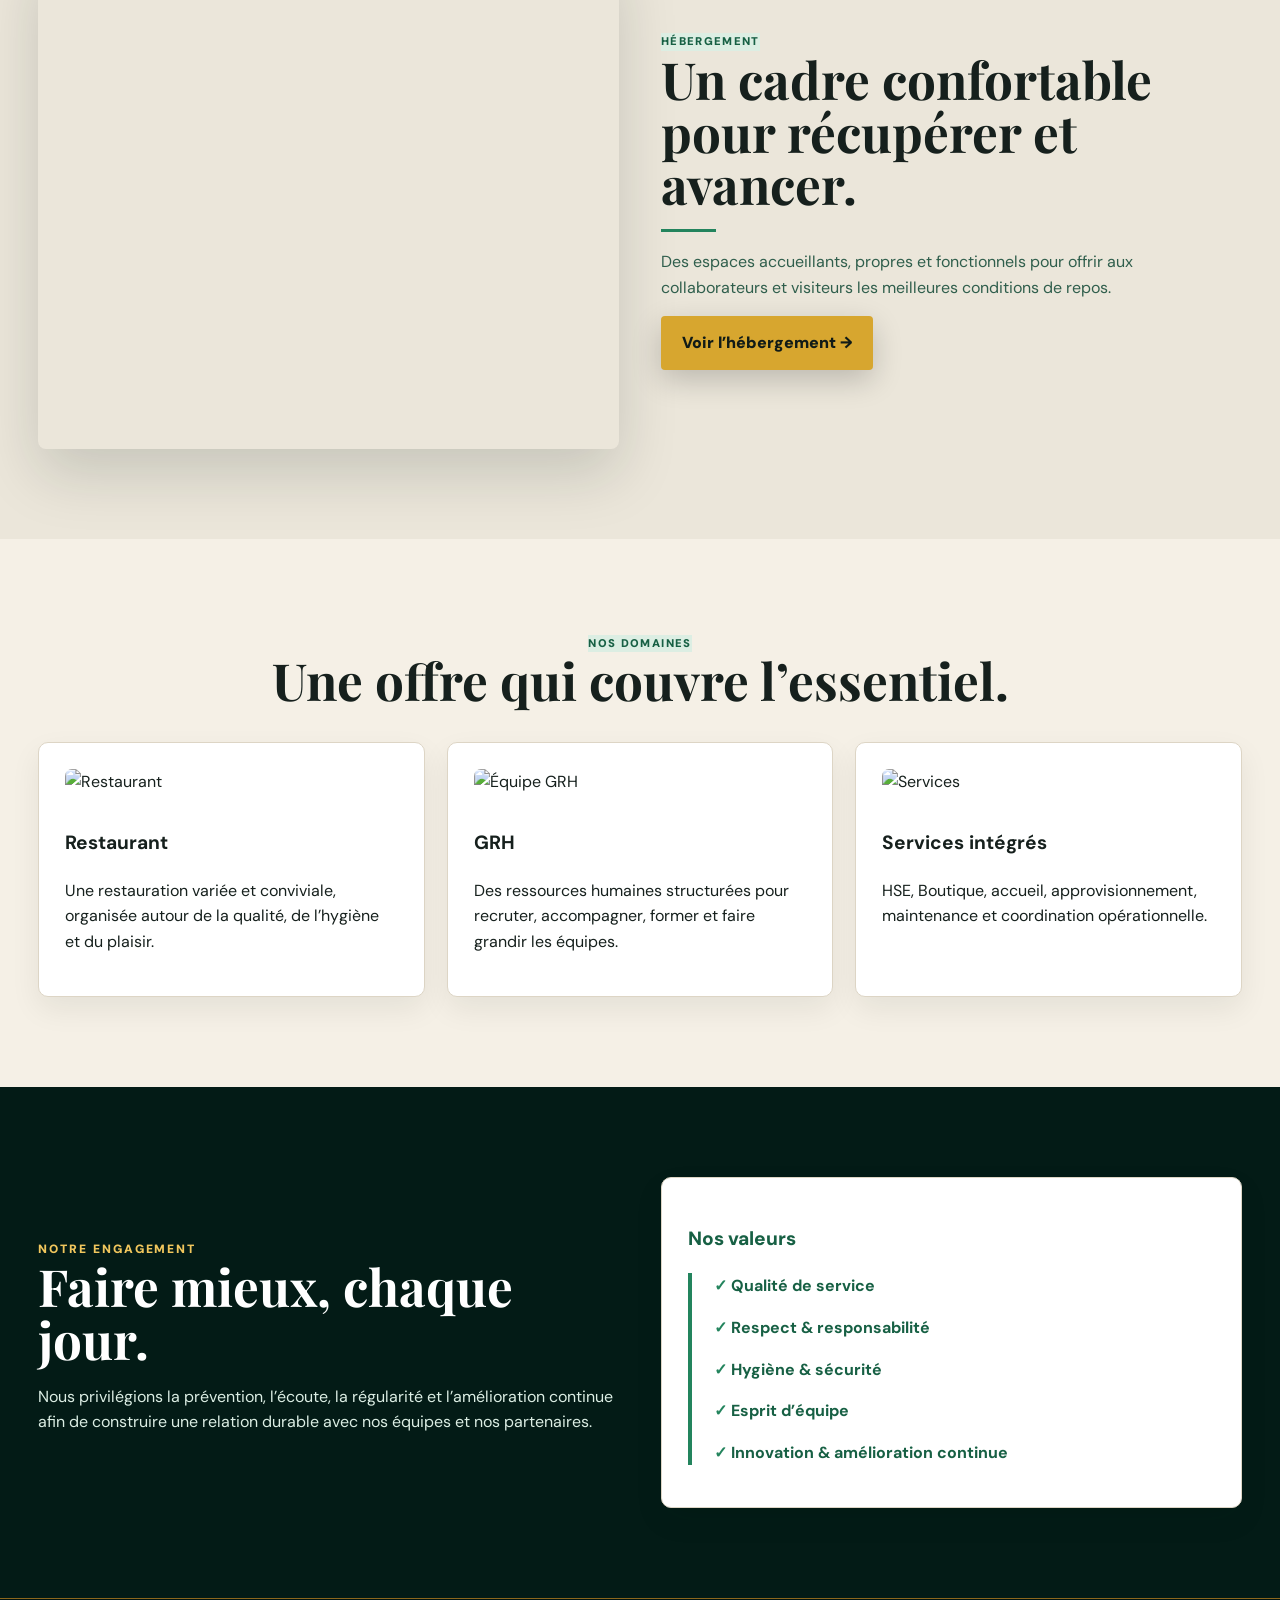
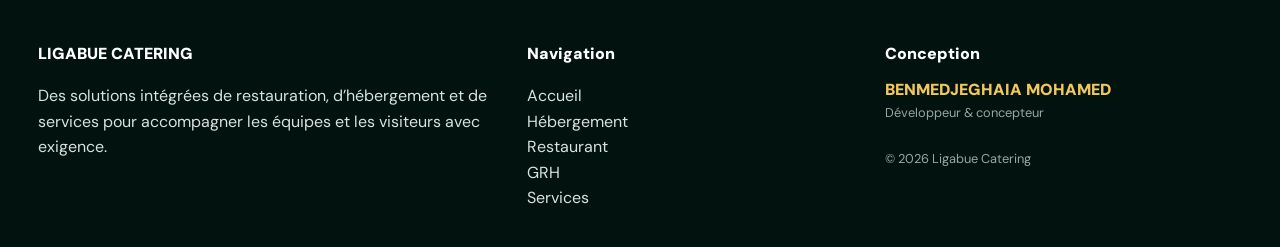
==== commit 4d463403: "Add files via upload" ====
--- a/index.html
+++ b/index.html
@@ -1,6 +1,14 @@
 <!doctype html><html lang="fr"><head><meta charset="utf-8"><meta name="viewport" content="width=device-width,initial-scale=1"><title>Accueil | Ligabue Catering</title><meta name="description" content="Ligabue Catering — restauration, hébergement, GRH, HSE et services intégrés."><link rel="icon" type="image/png" href="assets/favicon.png"><link rel="stylesheet" href="style.css"><style>.reveal{opacity:0;transform:translateY(22px);transition:.7s ease}.reveal.show{opacity:1;transform:none}</style></head><body>
 <div class="topbar"><div class="container"><span>☎ +213 555 123 456</span><span>✉ contact@ligabue-catering.dz</span><span>⌖ Algérie</span><span>Qualité • Sécurité • Excellence</span></div></div>
-<header><div class="container nav"><a class="brand" href="index.html"><img src="assets/logo-ligabue.png" alt="Logo Ligabue Catering" class="brand-logo"><span class="brand-text"><strong>LIGABUE</strong><b>CATERING</b><small>Le goût. Le service. La confiance.</small></span></a><nav><a href="index.html">Accueil</a><a href="hebergement.html">Hébergement</a><a href="restaurant.html">Restaurant</a><a href="grh.html">GRH</a><a href="services.html">Services</a></nav></div></header>
+<header><div class="container nav"><a class="brand" href="index.html"><img src="assets/logo-oussama.png" alt="Logo OUSSAMA GUENDOUZ" class="brand-logo"><span class="brand-text"><strong>LIGABUE</strong><b>CATERING</b><small>Le goût. Le service. La confiance.</small></span></a><nav><a href="index.html">Accueil</a><a href="hebergement.html">Hébergement</a><a href="restaurant.html">Restaurant</a><a href="grh.html">GRH</a><a href="services.html">Services</a></nav></div></header>
+<div class="alc-ticker" aria-label="Informations">
+  <div class="alc-ticker-track">
+    <span>Algeria Ligabue Catering (ALC) Spa Hassi R'mel</span>
+    <span>Algeria Ligabue Catering (ALC) Spa Hassi R'mel</span>
+    <span>Algeria Ligabue Catering (ALC) Spa Hassi R'mel</span>
+  </div>
+</div>
+
 <section class="hero"><div class="container hero-grid"><div class="reveal"><span class="eyebrow">Une signature qui rassemble</span><h1>Le goût.<br>Le service.<br><em>La confiance.</em></h1><p class="lead">Ligabue Catering développe une expérience complète autour de la restauration, de l’hébergement et des services opérationnels. Notre ambition : transformer chaque besoin quotidien en une expérience simple, qualitative et humaine.</p><a class="btn" href="restaurant.html">Découvrir le restaurant →</a><a class="btn gold" href="services.html">Explorer nos services</a></div><img class="hero-photo reveal" src="https://images.unsplash.com/photo-1559339352-11d035aa65de?auto=format&fit=crop&w=1400&q=90" alt="Expérience de restauration Ligabue"></div></section><section class="service-strip"><div class="container grid4"><div class="mini"><div class="ico">⌂</div><h3>HÉBERGEMENT</h3><p>Confort, sécurité et bien-être.</p></div><div class="mini"><div class="ico">♨</div><h3>RESTAURANT</h3><p>Une cuisine savoureuse et équilibrée.</p></div><div class="mini"><div class="ico">♧</div><h3>GRH</h3><p>Une gestion humaine et efficace.</p></div><div class="mini"><div class="ico">✓</div><h3>HSE</h3><p>Hygiène, sécurité et environnement.</p></div></div></section><section class="section"><div class="container center reveal"><span class="kicker">Notre identité</span><h2>Une entreprise pensée autour de l’humain.</h2><p class="lead identity-lead"><span style="color:#176044;font-weight:700;">Nous réunissons savoir-faire, organisation et sens du service pour créer un environnement où la qualité se ressent à chaque étape.</span></p><div class="stats"><div class="stat"><strong>360°</strong><span>Solutions intégrées</span></div><div class="stat"><strong>24/7</strong><span>Organisation opérationnelle</span></div><div class="stat"><strong>5★</strong><span>Exigence de qualité</span></div><div class="stat"><strong>1</strong><span>Signature Ligabue</span></div></div></div></section>
 <section class="section soft"><div class="container"><div class="grid2 reveal"><img class="feature" src="https://images.unsplash.com/photo-1551882547-ff40c63fe5fa?auto=format&fit=crop&w=1300&q=90" alt="Hébergement"><div><span class="kicker">Hébergement</span><h2>Un cadre confortable pour récupérer et avancer.</h2><div class="goldline"></div><p>Des espaces accueillants, propres et fonctionnels pour offrir aux collaborateurs et visiteurs les meilleures conditions de repos.</p><a class="btn" href="hebergement.html">Voir l’hébergement →</a></div></div></div></section>
 <section class="section"><div class="container"><div class="center reveal"><span class="kicker">Nos domaines</span><h2>Une offre qui couvre l’essentiel.</h2></div><div class="grid3" style="margin-top:35px"><article class="card reveal"><img src="https://images.unsplash.com/photo-1515003197210-e0cd71810b5f?auto=format&fit=crop&w=1000&q=85" alt="Restaurant"><h3>Restaurant</h3><p>Une restauration variée et conviviale, organisée autour de la qualité, de l’hygiène et du plaisir.</p></article><article class="card reveal"><img src="https://images.unsplash.com/photo-1521737711867-e3b97375f902?auto=format&fit=crop&w=1000&q=85" alt="Équipe GRH"><h3>GRH</h3><p>Des ressources humaines structurées pour recruter, accompagner, former et faire grandir les équipes.</p></article><article class="card reveal"><img src="https://images.unsplash.com/photo-1556761175-b413da4baf72?auto=format&fit=crop&w=1000&q=85" alt="Services"><h3>Services intégrés</h3><p>HSE, Boutique, accueil, approvisionnement, maintenance et coordination opérationnelle.</p></article></div></div></section>
--- a/style.css
+++ b/style.css
@@ -47,3 +47,35 @@
   color:#176044 !important;
   font-weight:800;
 }
+
+/* Barre défilante ALC — palette du site */
+.alc-ticker{
+  width:100%;
+  overflow:hidden;
+  background:var(--green2);
+  color:var(--gold2);
+  border-top:1px solid var(--gold);
+  border-bottom:1px solid var(--gold);
+  white-space:nowrap;
+  position:relative;
+  z-index:60;
+}
+.alc-ticker-track{
+  display:inline-flex;
+  align-items:center;
+  min-width:max-content;
+  animation:alcTickerMove 18s linear infinite;
+  will-change:transform;
+}
+.alc-ticker-track span{
+  display:inline-block;
+  padding:9px 55px;
+  color:var(--gold2);
+  font-size:.82rem;
+  font-weight:800;
+  letter-spacing:.08em;
+}
+@keyframes alcTickerMove{
+  from{transform:translateX(0)}
+  to{transform:translateX(-33.3333%)}
+}
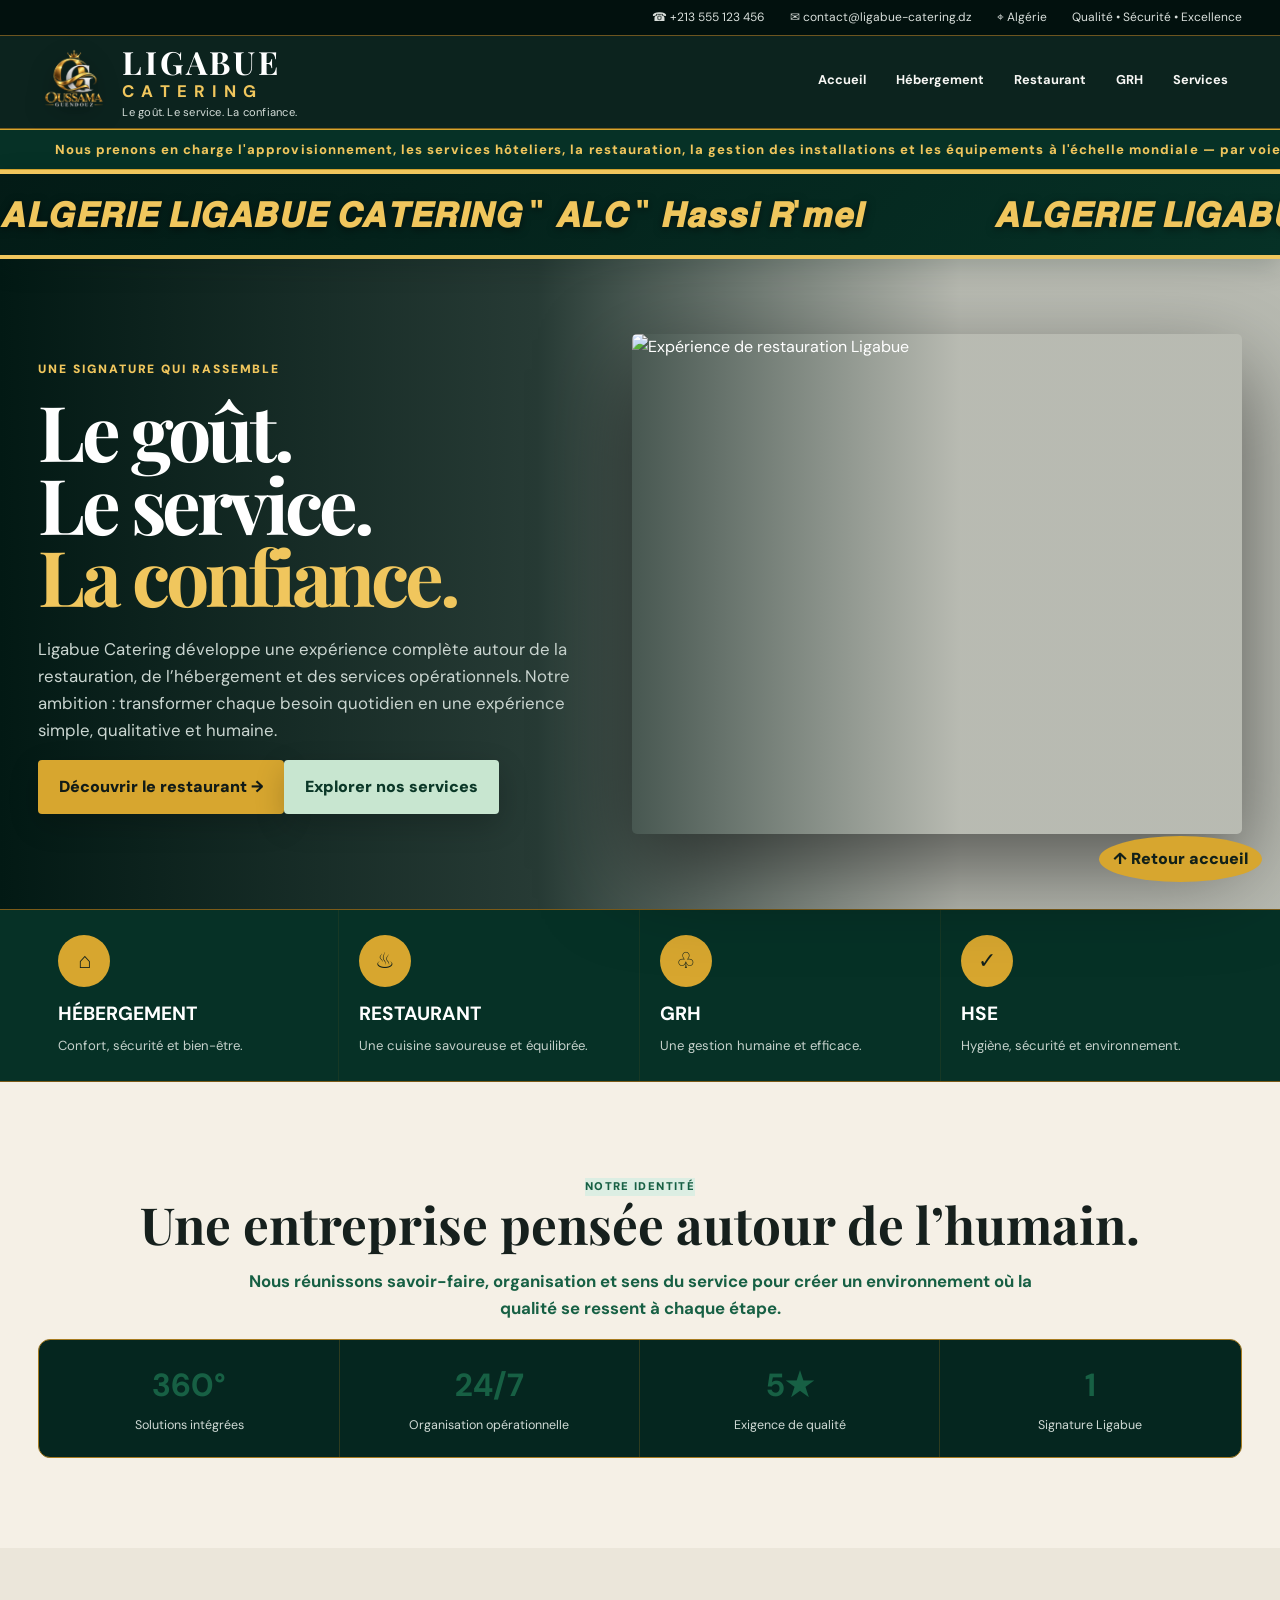
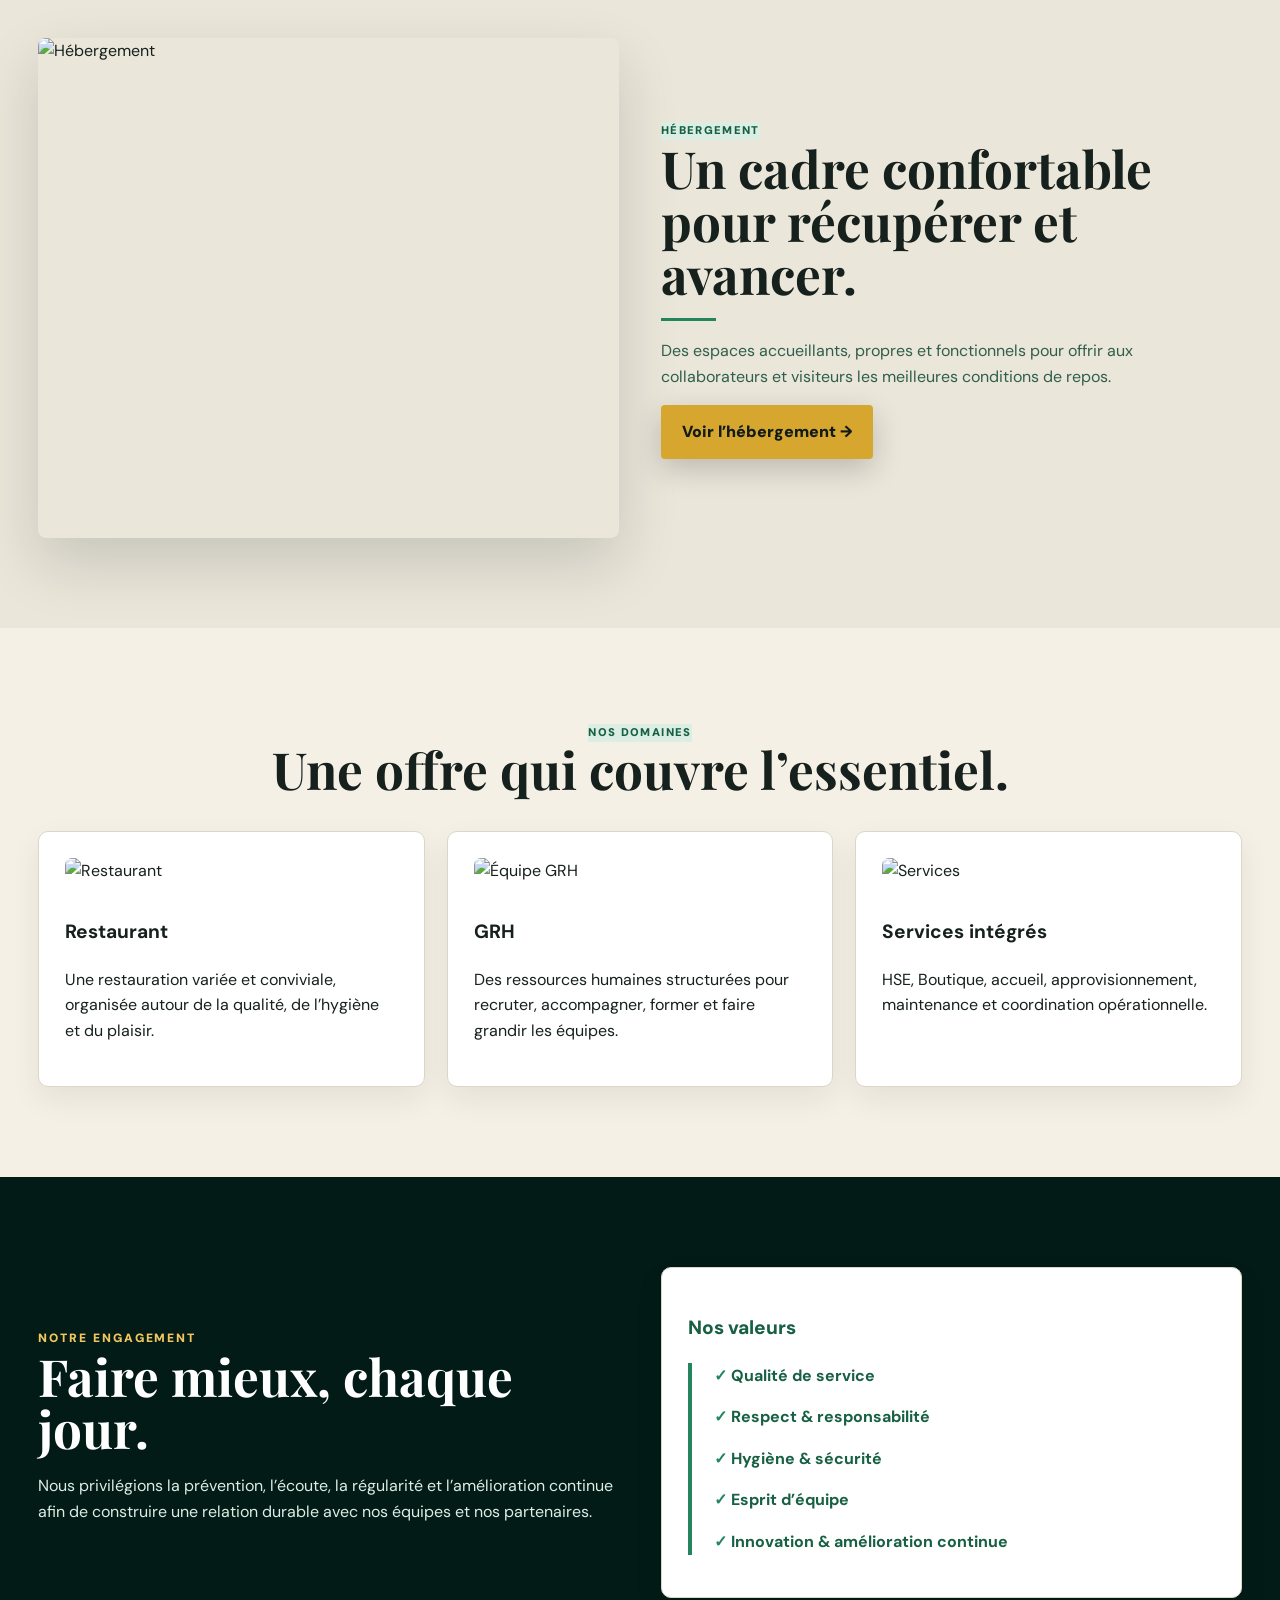
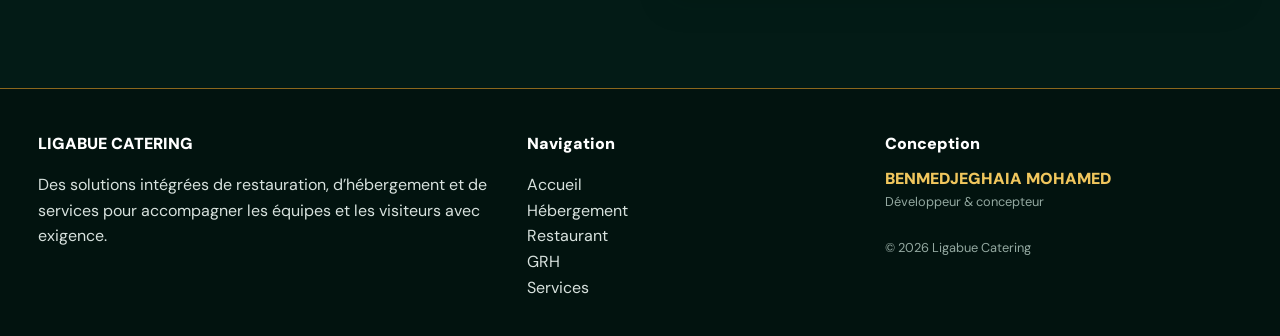
==== commit 9bea806c: "Add files via upload" ====
--- a/index.html
+++ b/index.html
@@ -3,12 +3,21 @@
 <header><div class="container nav"><a class="brand" href="index.html"><img src="assets/logo-oussama.png" alt="Logo OUSSAMA GUENDOUZ" class="brand-logo"><span class="brand-text"><strong>LIGABUE</strong><b>CATERING</b><small>Le goût. Le service. La confiance.</small></span></a><nav><a href="index.html">Accueil</a><a href="hebergement.html">Hébergement</a><a href="restaurant.html">Restaurant</a><a href="grh.html">GRH</a><a href="services.html">Services</a></nav></div></header>
 <div class="alc-ticker" aria-label="Informations">
   <div class="alc-ticker-track">
-    <span>Algeria Ligabue Catering (ALC) Spa Hassi R'mel</span>
-    <span>Algeria Ligabue Catering (ALC) Spa Hassi R'mel</span>
-    <span>Algeria Ligabue Catering (ALC) Spa Hassi R'mel</span>
+    <span>Nous prenons en charge l'approvisionnement, les services hôteliers, la restauration, la gestion des installations et les équipements à l'échelle mondiale — par voie maritime et terrestre — pour les personnes qui voyagent, travaillent et vivent dans les endroits les plus reculés de la planète.</span>
+    <span>Nous prenons en charge l'approvisionnement, les services hôteliers, la restauration, la gestion des installations et les équipements à l'échelle mondiale — par voie maritime et terrestre — pour les personnes qui voyagent, travaillent et vivent dans les endroits les plus reculés de la planète.</span>
+    <span>Nous prenons en charge l'approvisionnement, les services hôteliers, la restauration, la gestion des installations et les équipements à l'échelle mondiale — par voie maritime et terrestre — pour les personnes qui voyagent, travaillent et vivent dans les endroits les plus reculés de la planète.</span>
+  </div>
+</div><div class="alc-title-box" aria-label="Algerie Ligabue Catering ALC Hassi R'mel">
+  <div class="alc-marquee">
+    <div class="alc-marquee-track">
+      <span>𝘼𝙇𝙂𝙀𝙍𝙄𝙀 𝙇𝙄𝙂𝘼𝘽𝙐𝙀 𝘾𝘼𝙏𝙀𝙍𝙄𝙉𝙂 " 𝘼𝙇𝘾 " 𝙃𝙖𝙨𝙨𝙞 𝙍'𝙢𝙚𝙡</span>
+      <span aria-hidden="true">𝘼𝙇𝙂𝙀𝙍𝙄𝙀 𝙇𝙄𝙂𝘼𝘽𝙐𝙀 𝘾𝘼𝙏𝙀𝙍𝙄𝙉𝙂 " 𝘼𝙇𝘾 " 𝙃𝙖𝙨𝙨𝙞 𝙍'𝙢𝙚𝙡</span>
+      <span aria-hidden="true">𝘼𝙇𝙂𝙀𝙍𝙄𝙀 𝙇𝙄𝙂𝘼𝘽𝙐𝙀 𝘾𝘼𝙏𝙀𝙍𝙄𝙉𝙂 " 𝘼𝙇𝘾 " 𝙃𝙖𝙨𝙨𝙞 𝙍'𝙢𝙚𝙡</span>
+      <span aria-hidden="true">𝘼𝙇𝙂𝙀𝙍𝙄𝙀 𝙇𝙄𝙂𝘼𝘽𝙐𝙀 𝘾𝘼𝙏𝙀𝙍𝙄𝙉𝙂 " 𝘼𝙇𝘾 " 𝙃𝙖𝙨𝙨𝙞 𝙍'𝙢𝙚𝙡</span>
+    </div>
   </div>
 </div>
-
+</div>
 <section class="hero"><div class="container hero-grid"><div class="reveal"><span class="eyebrow">Une signature qui rassemble</span><h1>Le goût.<br>Le service.<br><em>La confiance.</em></h1><p class="lead">Ligabue Catering développe une expérience complète autour de la restauration, de l’hébergement et des services opérationnels. Notre ambition : transformer chaque besoin quotidien en une expérience simple, qualitative et humaine.</p><a class="btn" href="restaurant.html">Découvrir le restaurant →</a><a class="btn gold" href="services.html">Explorer nos services</a></div><img class="hero-photo reveal" src="https://images.unsplash.com/photo-1559339352-11d035aa65de?auto=format&fit=crop&w=1400&q=90" alt="Expérience de restauration Ligabue"></div></section><section class="service-strip"><div class="container grid4"><div class="mini"><div class="ico">⌂</div><h3>HÉBERGEMENT</h3><p>Confort, sécurité et bien-être.</p></div><div class="mini"><div class="ico">♨</div><h3>RESTAURANT</h3><p>Une cuisine savoureuse et équilibrée.</p></div><div class="mini"><div class="ico">♧</div><h3>GRH</h3><p>Une gestion humaine et efficace.</p></div><div class="mini"><div class="ico">✓</div><h3>HSE</h3><p>Hygiène, sécurité et environnement.</p></div></div></section><section class="section"><div class="container center reveal"><span class="kicker">Notre identité</span><h2>Une entreprise pensée autour de l’humain.</h2><p class="lead identity-lead"><span style="color:#176044;font-weight:700;">Nous réunissons savoir-faire, organisation et sens du service pour créer un environnement où la qualité se ressent à chaque étape.</span></p><div class="stats"><div class="stat"><strong>360°</strong><span>Solutions intégrées</span></div><div class="stat"><strong>24/7</strong><span>Organisation opérationnelle</span></div><div class="stat"><strong>5★</strong><span>Exigence de qualité</span></div><div class="stat"><strong>1</strong><span>Signature Ligabue</span></div></div></div></section>
 <section class="section soft"><div class="container"><div class="grid2 reveal"><img class="feature" src="https://images.unsplash.com/photo-1551882547-ff40c63fe5fa?auto=format&fit=crop&w=1300&q=90" alt="Hébergement"><div><span class="kicker">Hébergement</span><h2>Un cadre confortable pour récupérer et avancer.</h2><div class="goldline"></div><p>Des espaces accueillants, propres et fonctionnels pour offrir aux collaborateurs et visiteurs les meilleures conditions de repos.</p><a class="btn" href="hebergement.html">Voir l’hébergement →</a></div></div></div></section>
 <section class="section"><div class="container"><div class="center reveal"><span class="kicker">Nos domaines</span><h2>Une offre qui couvre l’essentiel.</h2></div><div class="grid3" style="margin-top:35px"><article class="card reveal"><img src="https://images.unsplash.com/photo-1515003197210-e0cd71810b5f?auto=format&fit=crop&w=1000&q=85" alt="Restaurant"><h3>Restaurant</h3><p>Une restauration variée et conviviale, organisée autour de la qualité, de l’hygiène et du plaisir.</p></article><article class="card reveal"><img src="https://images.unsplash.com/photo-1521737711867-e3b97375f902?auto=format&fit=crop&w=1000&q=85" alt="Équipe GRH"><h3>GRH</h3><p>Des ressources humaines structurées pour recruter, accompagner, former et faire grandir les équipes.</p></article><article class="card reveal"><img src="https://images.unsplash.com/photo-1556761175-b413da4baf72?auto=format&fit=crop&w=1000&q=85" alt="Services"><h3>Services intégrés</h3><p>HSE, Boutique, accueil, approvisionnement, maintenance et coordination opérationnelle.</p></article></div></div></section>
--- a/style.css
+++ b/style.css
@@ -79,3 +79,68 @@
   from{transform:translateX(0)}
   to{transform:translateX(-33.3333%)}
 }
+
+
+/* Bannière ALC — texte agrandi, répétitif, cadre jaune et défilement continu */
+.alc-title-box{
+  width:100%;
+  margin:0;
+  padding:0;
+  overflow:hidden;
+  position:relative;
+  z-index:60;
+  background:linear-gradient(135deg,var(--green),var(--green2));
+  border-top:4px solid var(--gold2);
+  border-bottom:4px solid var(--gold2);
+  box-shadow:0 8px 25px #061c1530;
+}
+
+.alc-marquee{
+  width:100%;
+  overflow:hidden;
+  white-space:nowrap;
+  padding:20px 0;
+}
+
+.alc-marquee-track{
+  display:flex;
+  width:max-content;
+  will-change:transform;
+  animation:alcContinuousMove 28s linear infinite;
+}
+
+.alc-marquee-track span{
+  flex:0 0 auto;
+  display:block;
+  padding-right:130px;
+  color:var(--gold2);
+  font-size:clamp(1.35rem,2.8vw,2.5rem);
+  line-height:1.15;
+  font-weight:900;
+  letter-spacing:.045em;
+  text-align:center;
+  text-shadow:0 2px 8px #0008;
+}
+
+@keyframes alcContinuousMove{
+  from{transform:translateX(0)}
+  to{transform:translateX(-25%)}
+}
+
+@media(max-width:600px){
+  .alc-marquee{padding:15px 0}
+  .alc-marquee-track{animation-duration:22s}
+  .alc-marquee-track span{
+    padding-right:75px;
+    font-size:1.25rem;
+  }
+}
+
+@media(prefers-reduced-motion:reduce){
+  .alc-marquee-track{
+    animation:none;
+    width:100%;
+    justify-content:center;
+  }
+  .alc-marquee-track span[aria-hidden="true"]{display:none}
+}
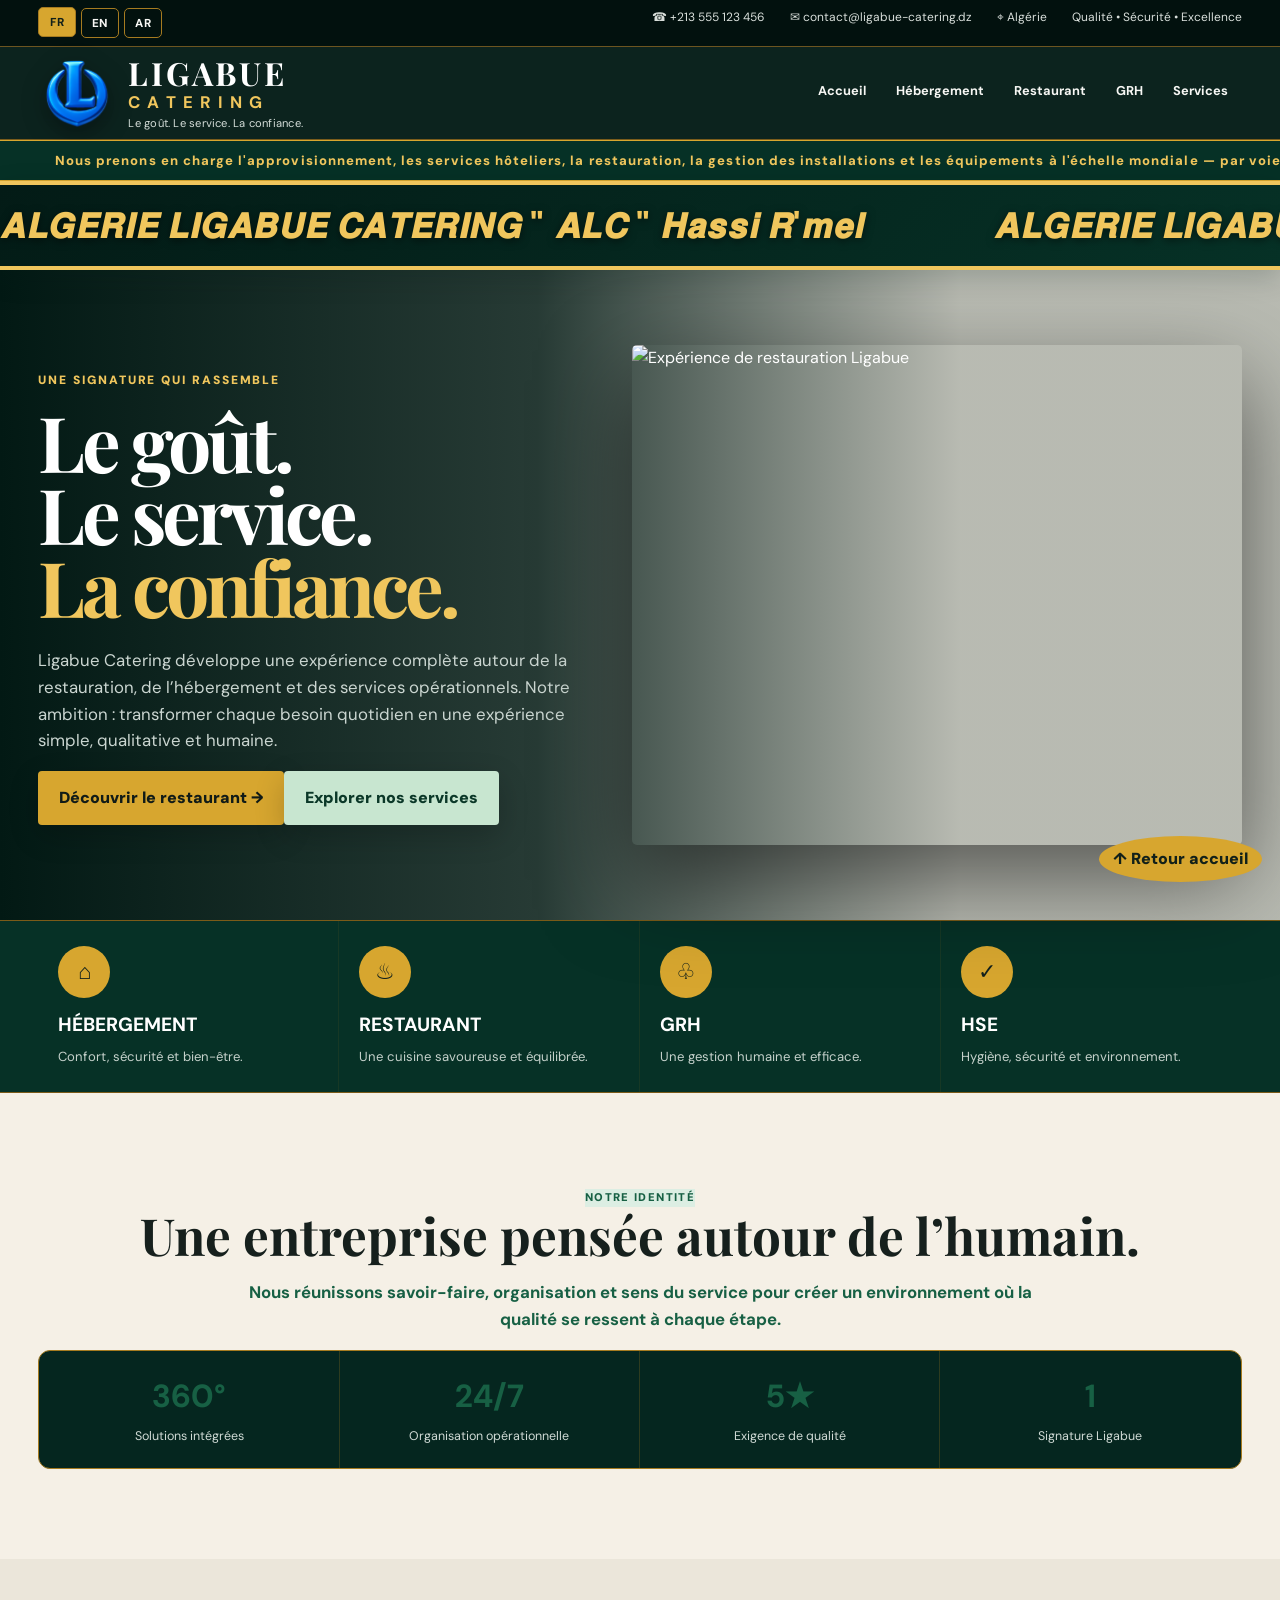
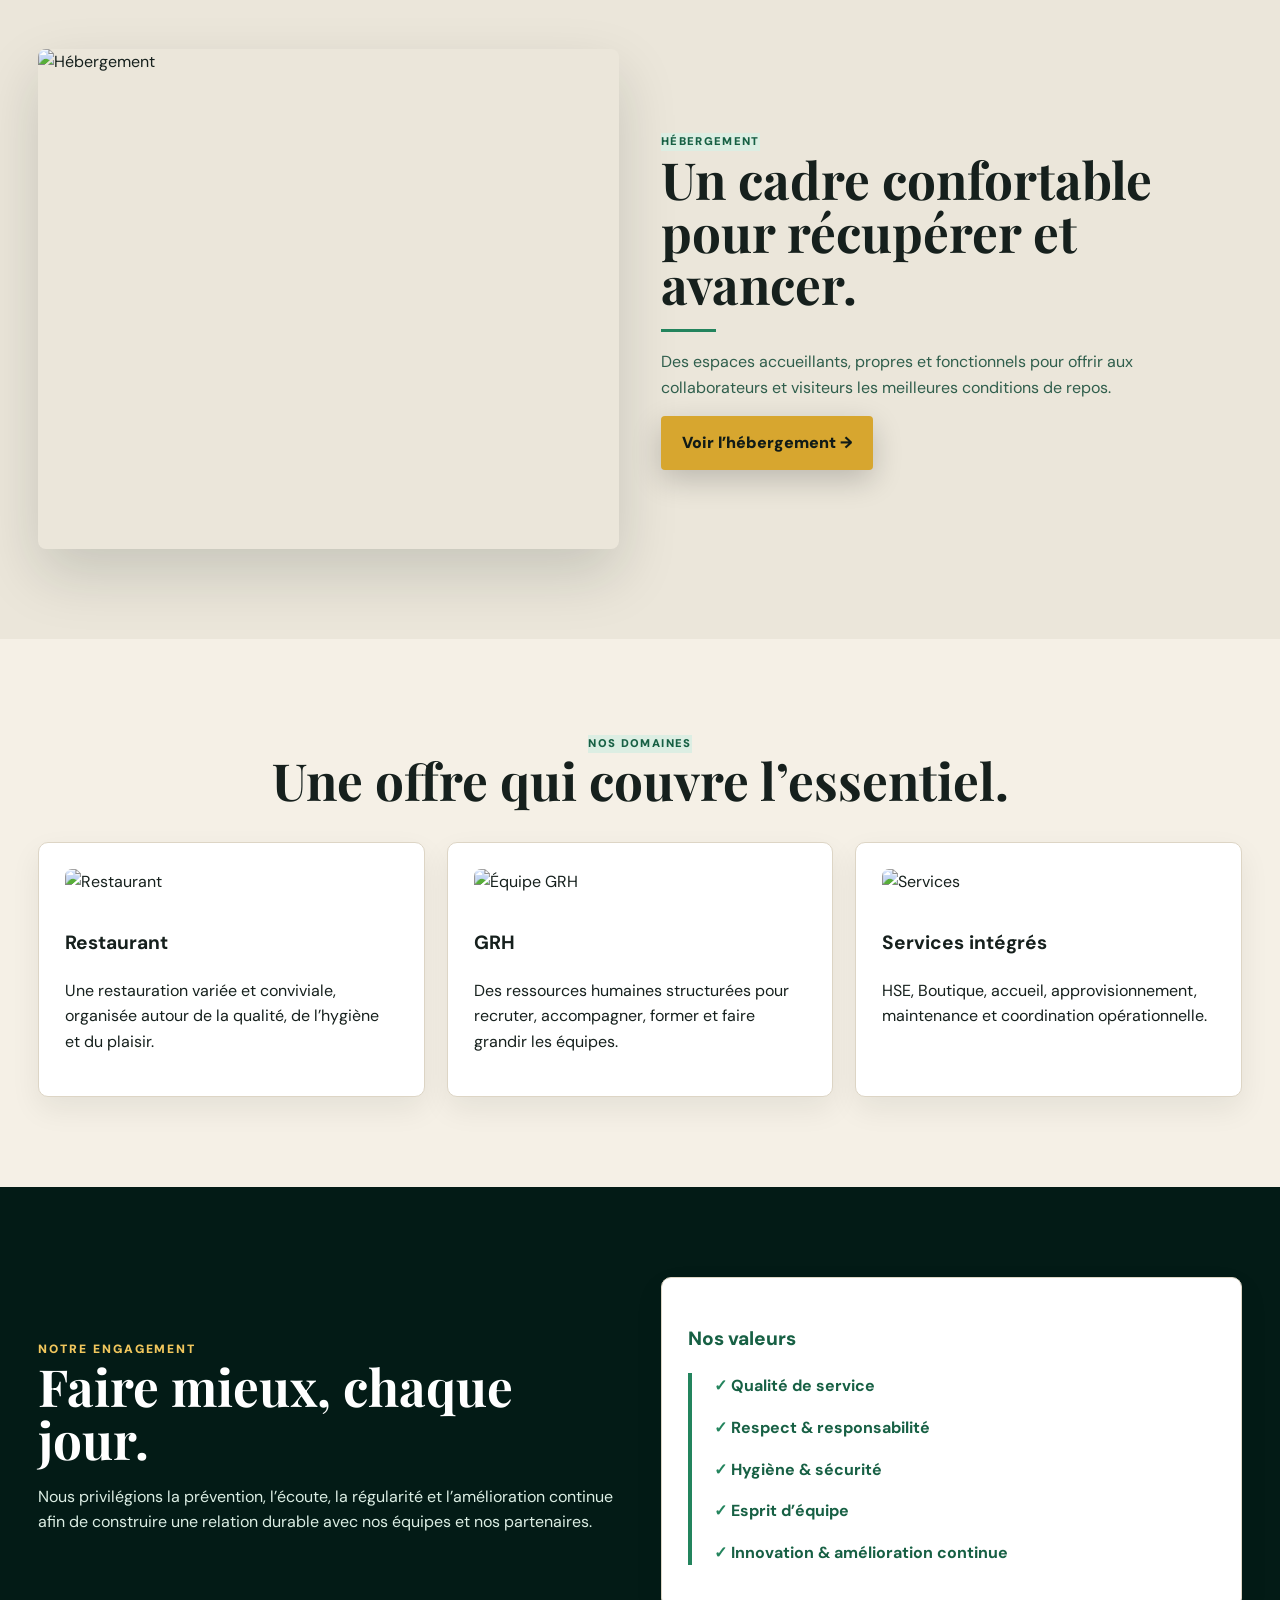
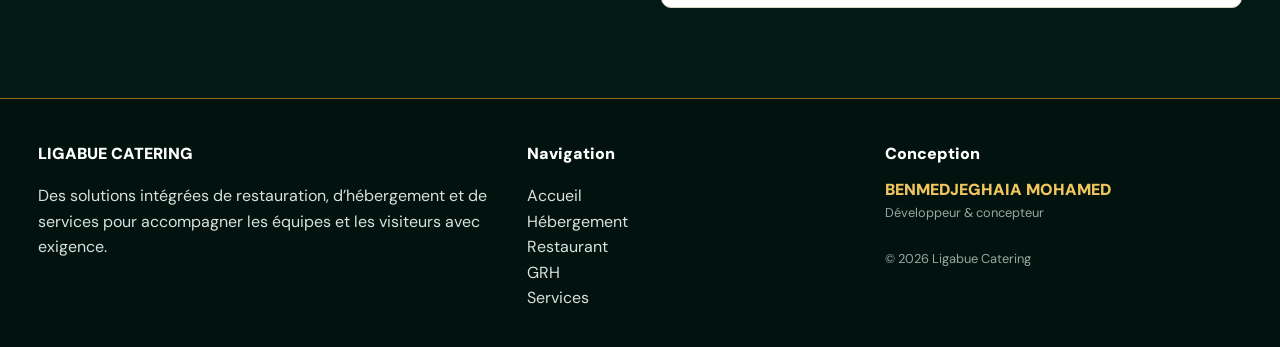
==== commit 9dfc25f4: "Add files via upload" ====
--- a/index.html
+++ b/index.html
@@ -1,6 +1,6 @@
 <!doctype html><html lang="fr"><head><meta charset="utf-8"><meta name="viewport" content="width=device-width,initial-scale=1"><title>Accueil | Ligabue Catering</title><meta name="description" content="Ligabue Catering — restauration, hébergement, GRH, HSE et services intégrés."><link rel="icon" type="image/png" href="assets/favicon.png"><link rel="stylesheet" href="style.css"><style>.reveal{opacity:0;transform:translateY(22px);transition:.7s ease}.reveal.show{opacity:1;transform:none}</style></head><body>
-<div class="topbar"><div class="container"><span>☎ +213 555 123 456</span><span>✉ contact@ligabue-catering.dz</span><span>⌖ Algérie</span><span>Qualité • Sécurité • Excellence</span></div></div>
-<header><div class="container nav"><a class="brand" href="index.html"><img src="assets/logo-oussama.png" alt="Logo OUSSAMA GUENDOUZ" class="brand-logo"><span class="brand-text"><strong>LIGABUE</strong><b>CATERING</b><small>Le goût. Le service. La confiance.</small></span></a><nav><a href="index.html">Accueil</a><a href="hebergement.html">Hébergement</a><a href="restaurant.html">Restaurant</a><a href="grh.html">GRH</a><a href="services.html">Services</a></nav></div></header>
+<div class="topbar"><div class="container"><div class="language-switcher" aria-label="Choisir la langue"><button type="button" class="lang-btn active" data-lang="fr">FR</button><button type="button" class="lang-btn" data-lang="en">EN</button><button type="button" class="lang-btn" data-lang="ar">AR</button></div><span>☎ +213 555 123 456</span><span>✉ contact@ligabue-catering.dz</span><span>⌖ Algérie</span><span>Qualité • Sécurité • Excellence</span></div></div>
+<header><div class="container nav"><a class="brand" href="index.html"><img src="assets/alc-logo.png" alt="Logo Algeria Ligabue Catering" class="brand-logo"><span class="brand-text"><strong>LIGABUE</strong><b>CATERING</b><small>Le goût. Le service. La confiance.</small></span></a><nav><a href="index.html">Accueil</a><a href="hebergement.html">Hébergement</a><a href="restaurant.html">Restaurant</a><a href="grh.html">GRH</a><a href="services.html">Services</a></nav></div></header>
 <div class="alc-ticker" aria-label="Informations">
   <div class="alc-ticker-track">
     <span>Nous prenons en charge l'approvisionnement, les services hôteliers, la restauration, la gestion des installations et les équipements à l'échelle mondiale — par voie maritime et terrestre — pour les personnes qui voyagent, travaillent et vivent dans les endroits les plus reculés de la planète.</span>
--- a/style.css
+++ b/style.css
@@ -2,7 +2,7 @@
 :root{--green:#031b16;--green2:#063126;--gold:#d7a62f;--gold2:#f0c65d;--cream:#f5f0e6;--white:#fff;--ink:#16201d;--muted:#6c746f;--line:#ddd5c5}
 *{box-sizing:border-box}html{scroll-behavior:smooth}body{margin:0;font-family:'DM Sans',Arial,sans-serif;background:var(--cream);color:var(--ink);line-height:1.6}a{text-decoration:none;color:inherit}.container{width:min(1220px,94%);margin:auto}
 .topbar{background:#02110e;color:#d9dfdb;font-size:.75rem;padding:8px 0;border-bottom:1px solid #6d5520}.topbar .container{display:flex;justify-content:flex-end;gap:25px;flex-wrap:wrap}
-header{position:sticky;top:0;z-index:50;background:rgba(3,27,22,.96);backdrop-filter:blur(16px);border-bottom:1px solid #7a5c1c}.nav{min-height:92px;display:flex;align-items:center;justify-content:space-between;gap:20px}.brand{display:flex;align-items:center;gap:12px;min-width:270px}.brand-logo{width:72px;height:72px;object-fit:contain;filter:drop-shadow(0 7px 12px #0007)}.brand-text{display:flex;flex-direction:column;line-height:1}.brand-text strong{font-family:'Playfair Display',serif;color:#fff;font-size:2rem;letter-spacing:.08em}.brand-text b{font-size:1.05rem;letter-spacing:.42em;color:var(--gold2);margin-top:5px}.brand-text small{font-size:.7rem;color:#d4ddd8;letter-spacing:.02em;margin-top:7px}
+header{position:sticky;top:0;z-index:50;background:rgba(3,27,22,.96);backdrop-filter:blur(16px);border-bottom:1px solid #7a5c1c}.nav{min-height:92px;display:flex;align-items:center;justify-content:space-between;gap:20px}.brand{display:flex;align-items:center;gap:12px;min-width:270px}.brand-logo{width:78px;height:78px;object-fit:contain;filter:drop-shadow(0 7px 12px #0007)}.brand-text{display:flex;flex-direction:column;line-height:1}.brand-text strong{font-family:'Playfair Display',serif;color:#fff;font-size:2rem;letter-spacing:.08em}.brand-text b{font-size:1.05rem;letter-spacing:.42em;color:var(--gold2);margin-top:5px}.brand-text small{font-size:.7rem;color:#d4ddd8;letter-spacing:.02em;margin-top:7px}
 nav{display:flex;gap:2px;align-items:center;flex-wrap:wrap}nav a{padding:20px 14px;color:#f7f7f4;font-size:.8rem;font-weight:700;border-bottom:3px solid transparent;transition:.25s}nav a:hover{color:var(--gold2);border-color:var(--gold2);background:#ffffff08}
 .btn{display:inline-flex;align-items:center;gap:10px;background:var(--gold);color:#111b17;padding:14px 21px;border-radius:4px;font-weight:900;box-shadow:0 10px 30px #0003;transition:.3s}.btn:hover{transform:translateY(-3px);background:var(--gold2)}.btn.dark{background:transparent;border:1px solid var(--gold);color:#fff}.btn.dark:hover{background:#d7a62f1c}
 .hero{min-height:650px;display:flex;align-items:center;color:#fff;background:linear-gradient(90deg,#021914 0%,#031b16d9 42%,#031b1640 75%),url('https://images.unsplash.com/photo-1547592180-85f173990554?auto=format&fit=crop&w=2000&q=90') center/cover;position:relative}.hero-grid{display:grid;grid-template-columns:1fr 1.1fr;gap:40px;align-items:center}.hero h1{font-family:'Playfair Display',serif;font-size:clamp(3.2rem,6vw,6rem);line-height:.94;letter-spacing:-.05em;margin:14px 0 25px}.hero h1 em{font-style:normal;color:var(--gold2)}.eyebrow{font-size:.75rem;text-transform:uppercase;letter-spacing:.16em;color:var(--gold2);font-weight:900}.lead{font-size:1.05rem;color:#cbd6d1;max-width:650px}.hero-photo{width:100%;height:500px;object-fit:cover;border-radius:5px;box-shadow:0 35px 90px #0008;transition:.5s}.hero-photo:hover{transform:scale(1.015)}
@@ -13,7 +13,7 @@
 .gallery{display:grid;grid-template-columns:2fr 1fr 1fr;grid-auto-rows:230px;gap:12px}.gallery img{width:100%;height:100%;object-fit:cover;border-radius:7px;transition:.5s}.gallery img:hover{transform:scale(1.025);filter:saturate(1.2)}.gallery img:first-child{grid-row:span 2}
 footer{background:#02130f;color:#d8e2de;padding:42px 0 20px;border-top:1px solid #8b671d}.footergrid{display:grid;grid-template-columns:1.4fr 1fr 1.1fr;gap:35px}.footer-brand{display:flex;align-items:center;gap:10px}.footer-brand img{width:60px}.footer-title{font-weight:900;color:#fff;margin-bottom:10px}.signature{font-weight:900;color:var(--gold2)}.small{font-size:.8rem;color:#94a9a1}.copyright{border-top:1px solid #ffffff1a;margin-top:25px;padding-top:14px;text-align:center;font-size:.75rem;color:#9bb0a8}.floating{position:fixed;right:18px;bottom:18px;background:var(--gold);color:#122019;padding:10px 14px;border-radius:50%;font-weight:900;z-index:40}
 .reveal{opacity:0;transform:translateY(20px);transition:.7s ease}.reveal.show{opacity:1;transform:none}
-@media(max-width:980px){nav{display:none}.hero-grid,.grid2{grid-template-columns:1fr}.hero{padding:65px 0}.hero-photo{height:380px}.grid3{grid-template-columns:1fr 1fr}.grid4,.stats{grid-template-columns:1fr 1fr}.footergrid{grid-template-columns:1fr 1fr}}@media(max-width:600px){.topbar .container{justify-content:center}.brand-text strong{font-size:1.45rem}.brand-text b{font-size:.82rem}.brand-logo{width:58px;height:58px}.grid3,.grid4,.stats,.footergrid{grid-template-columns:1fr}.gallery{grid-template-columns:1fr;grid-auto-rows:220px}.gallery img:first-child{grid-row:auto}.hero h1{font-size:3.4rem}}
+@media(max-width:980px){nav{display:none}.hero-grid,.grid2{grid-template-columns:1fr}.hero{padding:65px 0}.hero-photo{height:380px}.grid3{grid-template-columns:1fr 1fr}.grid4,.stats{grid-template-columns:1fr 1fr}.footergrid{grid-template-columns:1fr 1fr}}@media(max-width:600px){.topbar .container{justify-content:center}.brand-text strong{font-size:1.45rem}.brand-text b{font-size:.82rem}.brand-logo{width:60px;height:60px}.grid3,.grid4,.stats,.footergrid{grid-template-columns:1fr}.gallery{grid-template-columns:1fr;grid-auto-rows:220px}.gallery img:first-child{grid-row:auto}.hero h1{font-size:3.4rem}}
 
 /* Lisibilité renforcée — palette verte */
 .section.dark .lead,
@@ -144,3 +144,20 @@
   }
   .alc-marquee-track span[aria-hidden="true"]{display:none}
 }
+
+/* Sélecteur de langues FR / EN / AR */
+.language-switcher{display:flex;align-items:center;gap:5px;margin-right:auto;order:-1}
+.lang-btn{appearance:none;border:1px solid #a67b20;background:transparent;color:#f7f7f4;min-width:38px;height:30px;padding:0 9px;border-radius:5px;font:800 .72rem 'DM Sans',Arial,sans-serif;letter-spacing:.04em;cursor:pointer;transition:.25s ease}
+.lang-btn:hover,.lang-btn.active{background:var(--gold);color:#122019;transform:translateY(-1px)}
+.lang-btn:focus-visible{outline:2px solid var(--gold2);outline-offset:2px}
+html[dir="rtl"] body{direction:rtl}
+html[dir="rtl"] .topbar .container{justify-content:flex-start}
+html[dir="rtl"] .language-switcher{margin-left:auto;margin-right:0;order:0}
+html[dir="rtl"] nav{direction:rtl}
+html[dir="rtl"] .hero-grid,html[dir="rtl"] .grid2{direction:rtl}
+html[dir="rtl"] .role{border-left:0;border-right:3px solid #23845d;padding-left:0;padding-right:18px}
+html[dir="rtl"] .timeline{border-left:0;border-right:2px solid #c8c0af;padding-left:0;padding-right:27px}
+html[dir="rtl"] .step:before{left:auto;right:-38px}
+html[dir="rtl"] .values-list{border-left:0;border-right:4px solid #23845d;padding-left:0;padding-right:22px}
+html[dir="rtl"] .person{flex-direction:row-reverse}
+@media(max-width:600px){.language-switcher{margin-right:0}.topbar .container{gap:10px}.lang-btn{min-width:34px;padding:0 7px}}
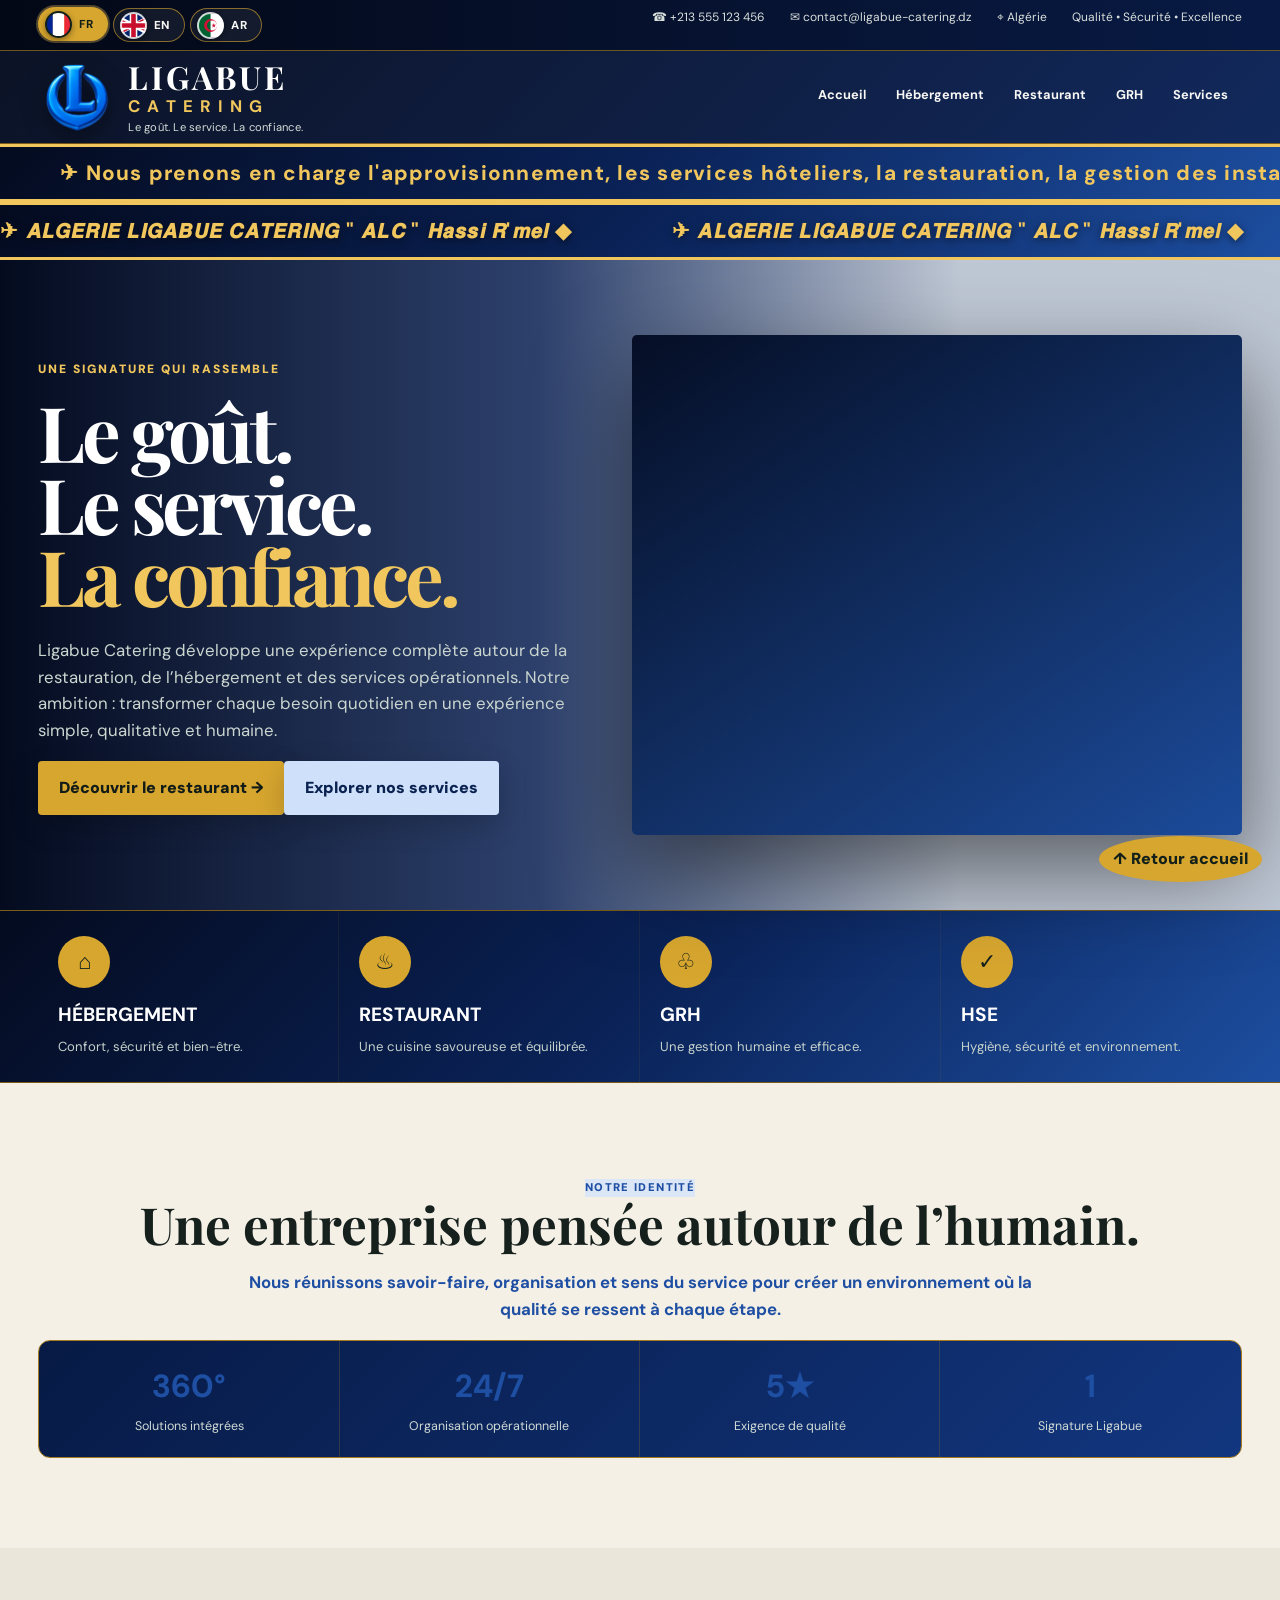
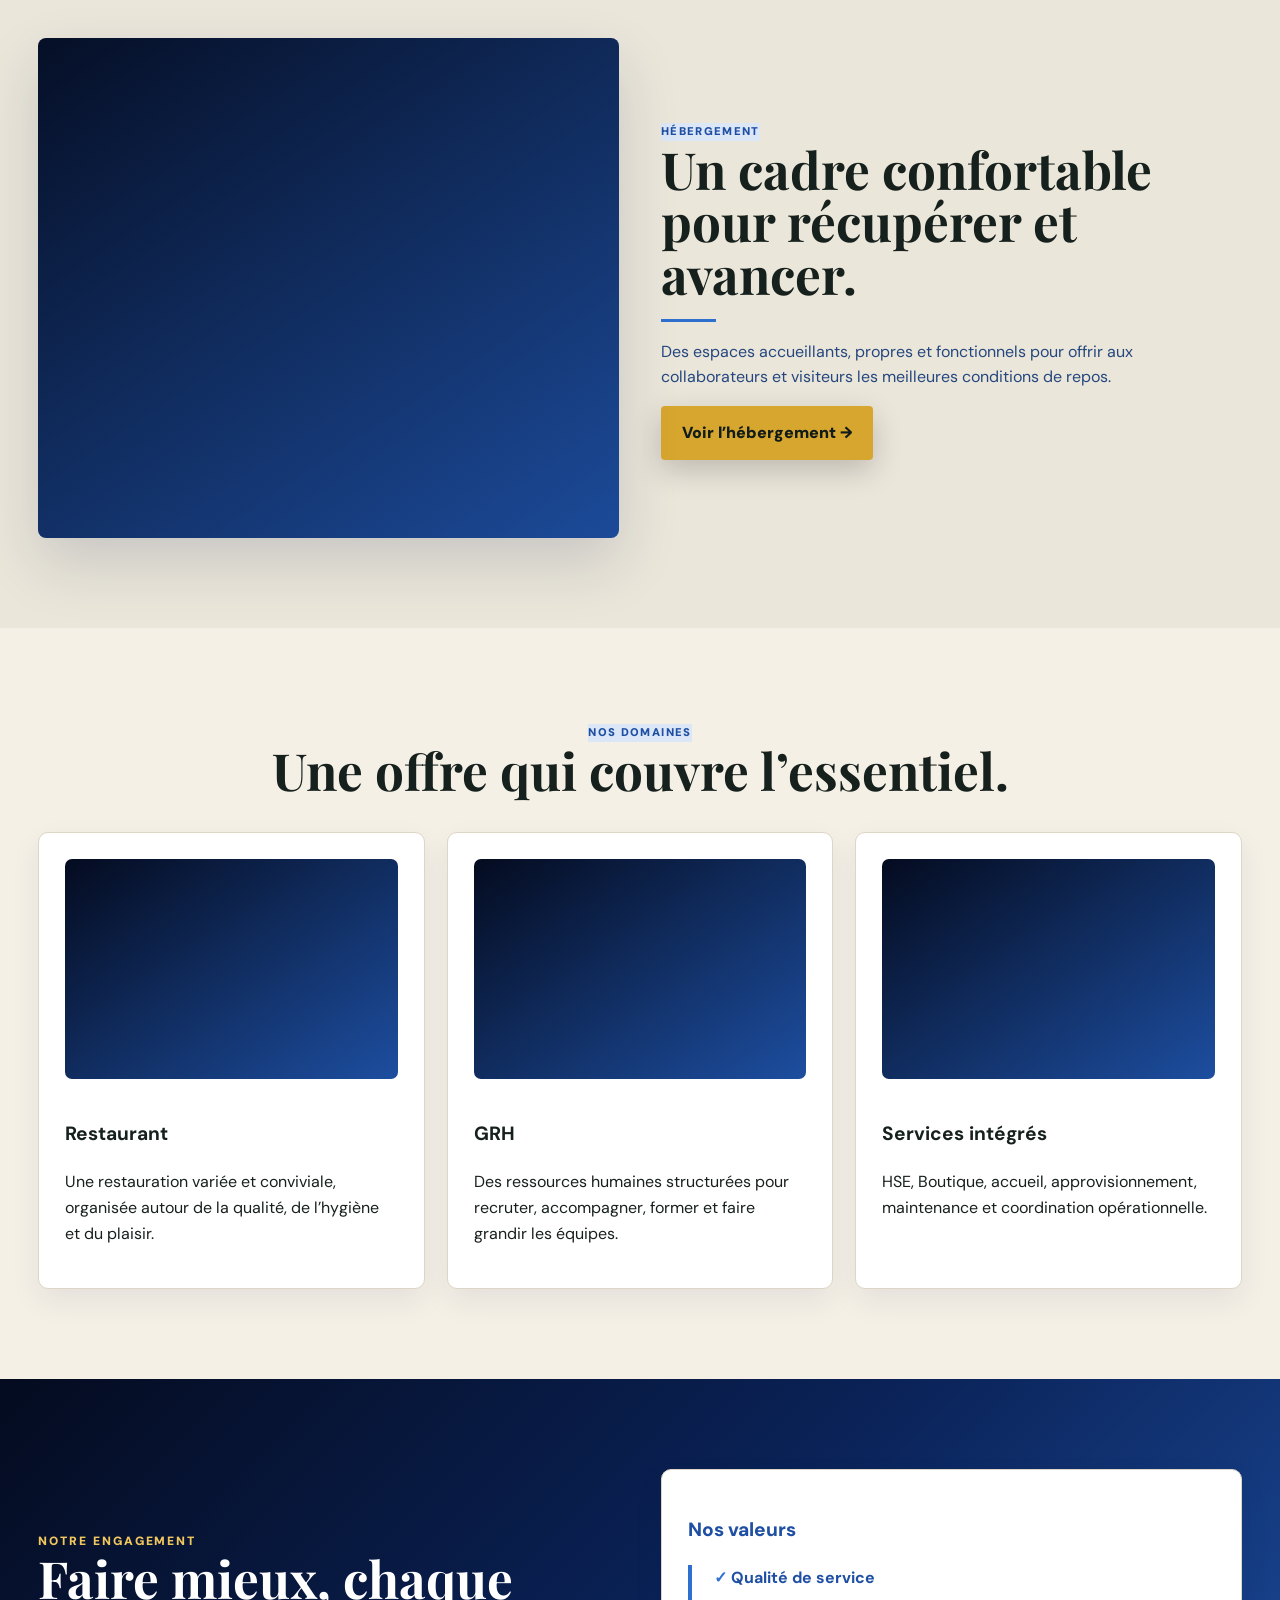
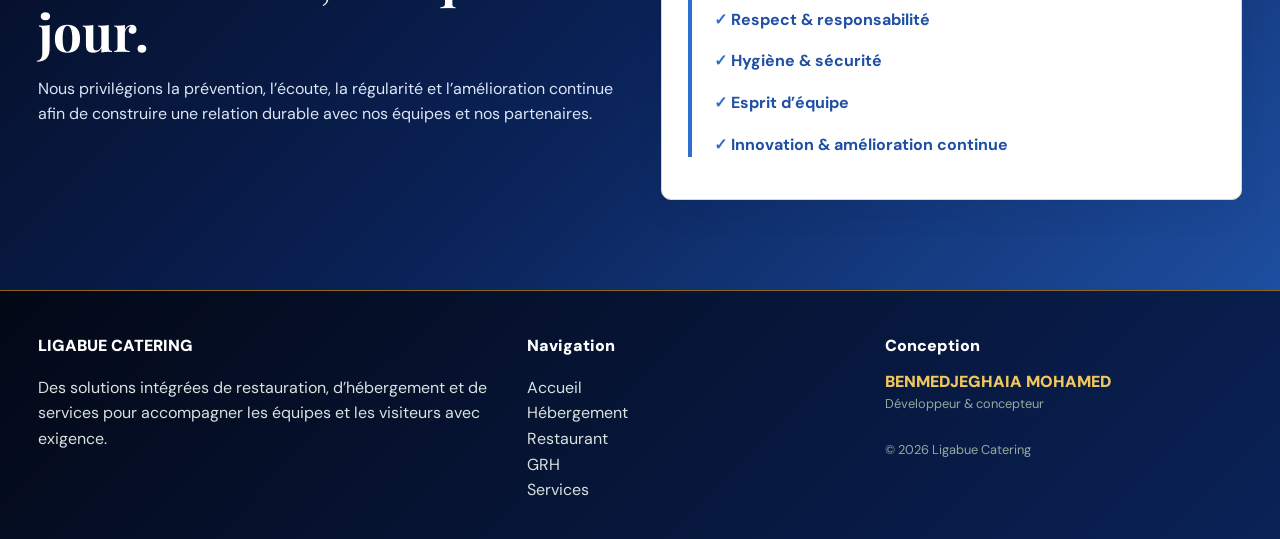
==== commit a18d7eea: "Add files via upload" ====
--- a/index.html
+++ b/index.html
@@ -17,10 +17,9 @@
     </div>
   </div>
 </div>
-</div>
-<section class="hero"><div class="container hero-grid"><div class="reveal"><span class="eyebrow">Une signature qui rassemble</span><h1>Le goût.<br>Le service.<br><em>La confiance.</em></h1><p class="lead">Ligabue Catering développe une expérience complète autour de la restauration, de l’hébergement et des services opérationnels. Notre ambition : transformer chaque besoin quotidien en une expérience simple, qualitative et humaine.</p><a class="btn" href="restaurant.html">Découvrir le restaurant →</a><a class="btn gold" href="services.html">Explorer nos services</a></div><img class="hero-photo reveal" src="https://images.unsplash.com/photo-1559339352-11d035aa65de?auto=format&fit=crop&w=1400&q=90" alt="Expérience de restauration Ligabue"></div></section><section class="service-strip"><div class="container grid4"><div class="mini"><div class="ico">⌂</div><h3>HÉBERGEMENT</h3><p>Confort, sécurité et bien-être.</p></div><div class="mini"><div class="ico">♨</div><h3>RESTAURANT</h3><p>Une cuisine savoureuse et équilibrée.</p></div><div class="mini"><div class="ico">♧</div><h3>GRH</h3><p>Une gestion humaine et efficace.</p></div><div class="mini"><div class="ico">✓</div><h3>HSE</h3><p>Hygiène, sécurité et environnement.</p></div></div></section><section class="section"><div class="container center reveal"><span class="kicker">Notre identité</span><h2>Une entreprise pensée autour de l’humain.</h2><p class="lead identity-lead"><span style="color:#176044;font-weight:700;">Nous réunissons savoir-faire, organisation et sens du service pour créer un environnement où la qualité se ressent à chaque étape.</span></p><div class="stats"><div class="stat"><strong>360°</strong><span>Solutions intégrées</span></div><div class="stat"><strong>24/7</strong><span>Organisation opérationnelle</span></div><div class="stat"><strong>5★</strong><span>Exigence de qualité</span></div><div class="stat"><strong>1</strong><span>Signature Ligabue</span></div></div></div></section>
-<section class="section soft"><div class="container"><div class="grid2 reveal"><img class="feature" src="https://images.unsplash.com/photo-1551882547-ff40c63fe5fa?auto=format&fit=crop&w=1300&q=90" alt="Hébergement"><div><span class="kicker">Hébergement</span><h2>Un cadre confortable pour récupérer et avancer.</h2><div class="goldline"></div><p>Des espaces accueillants, propres et fonctionnels pour offrir aux collaborateurs et visiteurs les meilleures conditions de repos.</p><a class="btn" href="hebergement.html">Voir l’hébergement →</a></div></div></div></section>
-<section class="section"><div class="container"><div class="center reveal"><span class="kicker">Nos domaines</span><h2>Une offre qui couvre l’essentiel.</h2></div><div class="grid3" style="margin-top:35px"><article class="card reveal"><img src="https://images.unsplash.com/photo-1515003197210-e0cd71810b5f?auto=format&fit=crop&w=1000&q=85" alt="Restaurant"><h3>Restaurant</h3><p>Une restauration variée et conviviale, organisée autour de la qualité, de l’hygiène et du plaisir.</p></article><article class="card reveal"><img src="https://images.unsplash.com/photo-1521737711867-e3b97375f902?auto=format&fit=crop&w=1000&q=85" alt="Équipe GRH"><h3>GRH</h3><p>Des ressources humaines structurées pour recruter, accompagner, former et faire grandir les équipes.</p></article><article class="card reveal"><img src="https://images.unsplash.com/photo-1556761175-b413da4baf72?auto=format&fit=crop&w=1000&q=85" alt="Services"><h3>Services intégrés</h3><p>HSE, Boutique, accueil, approvisionnement, maintenance et coordination opérationnelle.</p></article></div></div></section>
+<section class="hero"><div class="container hero-grid"><div class="reveal"><span class="eyebrow">Une signature qui rassemble</span><h1>Le goût.<br>Le service.<br><em>La confiance.</em></h1><p class="lead">Ligabue Catering développe une expérience complète autour de la restauration, de l’hébergement et des services opérationnels. Notre ambition : transformer chaque besoin quotidien en une expérience simple, qualitative et humaine.</p><a class="btn" href="restaurant.html">Découvrir le restaurant →</a><a class="btn gold" href="services.html">Explorer nos services</a></div><img class="hero-photo reveal" src="https://images.unsplash.com/photo-1414235077428-338989a2e8c0?auto=format&fit=crop&w=1400&q=90" alt="Expérience de restauration Ligabue"></div></section><section class="service-strip"><div class="container grid4"><div class="mini"><div class="ico">⌂</div><h3>HÉBERGEMENT</h3><p>Confort, sécurité et bien-être.</p></div><div class="mini"><div class="ico">♨</div><h3>RESTAURANT</h3><p>Une cuisine savoureuse et équilibrée.</p></div><div class="mini"><div class="ico">♧</div><h3>GRH</h3><p>Une gestion humaine et efficace.</p></div><div class="mini"><div class="ico">✓</div><h3>HSE</h3><p>Hygiène, sécurité et environnement.</p></div></div></section><section class="section"><div class="container center reveal"><span class="kicker">Notre identité</span><h2>Une entreprise pensée autour de l’humain.</h2><p class="lead identity-lead"><span style="color:#1e4fa3;font-weight:700;">Nous réunissons savoir-faire, organisation et sens du service pour créer un environnement où la qualité se ressent à chaque étape.</span></p><div class="stats"><div class="stat"><strong>360°</strong><span>Solutions intégrées</span></div><div class="stat"><strong>24/7</strong><span>Organisation opérationnelle</span></div><div class="stat"><strong>5★</strong><span>Exigence de qualité</span></div><div class="stat"><strong>1</strong><span>Signature Ligabue</span></div></div></div></section>
+<section class="section soft"><div class="container"><div class="grid2 reveal"><img class="feature" src="https://images.unsplash.com/photo-1618773928121-c32242e63f39?auto=format&fit=crop&w=1300&q=90" alt="Hébergement"><div><span class="kicker">Hébergement</span><h2>Un cadre confortable pour récupérer et avancer.</h2><div class="goldline"></div><p>Des espaces accueillants, propres et fonctionnels pour offrir aux collaborateurs et visiteurs les meilleures conditions de repos.</p><a class="btn" href="hebergement.html">Voir l’hébergement →</a></div></div></div></section>
+<section class="section"><div class="container"><div class="center reveal"><span class="kicker">Nos domaines</span><h2>Une offre qui couvre l’essentiel.</h2></div><div class="grid3" style="margin-top:35px"><article class="card reveal"><img src="https://images.unsplash.com/photo-1504674900247-0877df9cc836?auto=format&fit=crop&w=1000&q=85" alt="Restaurant"><h3>Restaurant</h3><p>Une restauration variée et conviviale, organisée autour de la qualité, de l’hygiène et du plaisir.</p></article><article class="card reveal"><img src="https://images.unsplash.com/photo-1522071820081-009f0129c71c?auto=format&fit=crop&w=1000&q=85" alt="Équipe GRH"><h3>GRH</h3><p>Des ressources humaines structurées pour recruter, accompagner, former et faire grandir les équipes.</p></article><article class="card reveal"><img src="https://images.unsplash.com/photo-1556761175-5973dc0f32e7?auto=format&fit=crop&w=1000&q=85" alt="Services"><h3>Services intégrés</h3><p>HSE, Boutique, accueil, approvisionnement, maintenance et coordination opérationnelle.</p></article></div></div></section>
 <section class="section dark"><div class="container grid2 reveal"><div><span class="eyebrow">Notre engagement</span><h2>Faire mieux, chaque jour.</h2><p>Nous privilégions la prévention, l’écoute, la régularité et l’amélioration continue afin de construire une relation durable avec nos équipes et nos partenaires.</p></div><div class="card"><h3 class="values-title">Nos valeurs</h3><div class="values-list"><p>✓ Qualité de service</p><p>✓ Respect & responsabilité</p><p>✓ Hygiène & sécurité</p><p>✓ Esprit d’équipe</p><p>✓ Innovation & amélioration continue</p></div></div></div></section>
 
 <footer><div class="container footergrid"><div><div class="footer-title">LIGABUE CATERING</div><p>Des solutions intégrées de restauration, d’hébergement et de services pour accompagner les équipes et les visiteurs avec exigence.</p></div><div><div class="footer-title">Navigation</div><p>Accueil<br>Hébergement<br>Restaurant<br>GRH<br>Services</p></div><div><div class="footer-title">Conception</div><div class="signature">BENMEDJEGHAIA MOHAMED</div><div class="small">Développeur & concepteur</div><br><div class="small">© <span data-year></span> Ligabue Catering</div></div></div></footer><a class="floating" href="index.html">↑ Retour accueil</a><script src="script.js"></script></body></html>
--- a/style.css
+++ b/style.css
@@ -1,50 +1,50 @@
 @import url('https://fonts.googleapis.com/css2?family=DM+Sans:wght@400;500;600;700;800&family=Playfair+Display:wght@600;700&display=swap');
-:root{--green:#031b16;--green2:#063126;--gold:#d7a62f;--gold2:#f0c65d;--cream:#f5f0e6;--white:#fff;--ink:#16201d;--muted:#6c746f;--line:#ddd5c5}
+:root{--navy:#040b1f;--navy2:#0a2257;--gold:#d7a62f;--gold2:#f0c65d;--cream:#f5f0e6;--white:#fff;--ink:#16201d;--muted:#6c746f;--line:#ddd5c5}
 *{box-sizing:border-box}html{scroll-behavior:smooth}body{margin:0;font-family:'DM Sans',Arial,sans-serif;background:var(--cream);color:var(--ink);line-height:1.6}a{text-decoration:none;color:inherit}.container{width:min(1220px,94%);margin:auto}
-.topbar{background:#02110e;color:#d9dfdb;font-size:.75rem;padding:8px 0;border-bottom:1px solid #6d5520}.topbar .container{display:flex;justify-content:flex-end;gap:25px;flex-wrap:wrap}
-header{position:sticky;top:0;z-index:50;background:rgba(3,27,22,.96);backdrop-filter:blur(16px);border-bottom:1px solid #7a5c1c}.nav{min-height:92px;display:flex;align-items:center;justify-content:space-between;gap:20px}.brand{display:flex;align-items:center;gap:12px;min-width:270px}.brand-logo{width:78px;height:78px;object-fit:contain;filter:drop-shadow(0 7px 12px #0007)}.brand-text{display:flex;flex-direction:column;line-height:1}.brand-text strong{font-family:'Playfair Display',serif;color:#fff;font-size:2rem;letter-spacing:.08em}.brand-text b{font-size:1.05rem;letter-spacing:.42em;color:var(--gold2);margin-top:5px}.brand-text small{font-size:.7rem;color:#d4ddd8;letter-spacing:.02em;margin-top:7px}
+.topbar{background:#030816;color:#d9dfdb;font-size:.75rem;padding:8px 0;border-bottom:1px solid #6d5520}.topbar .container{display:flex;justify-content:flex-end;gap:25px;flex-wrap:wrap}
+header{position:sticky;top:0;z-index:50;background:rgba(4,11,31,.97);backdrop-filter:blur(16px);border-bottom:1px solid #7a5c1c}.nav{min-height:92px;display:flex;align-items:center;justify-content:space-between;gap:20px}.brand{display:flex;align-items:center;gap:12px;min-width:270px}.brand-logo{width:78px;height:78px;object-fit:contain;filter:drop-shadow(0 7px 12px #0007)}.brand-text{display:flex;flex-direction:column;line-height:1}.brand-text strong{font-family:'Playfair Display',serif;color:#fff;font-size:2rem;letter-spacing:.08em}.brand-text b{font-size:1.05rem;letter-spacing:.42em;color:var(--gold2);margin-top:5px}.brand-text small{font-size:.7rem;color:#d4ddd8;letter-spacing:.02em;margin-top:7px}
 nav{display:flex;gap:2px;align-items:center;flex-wrap:wrap}nav a{padding:20px 14px;color:#f7f7f4;font-size:.8rem;font-weight:700;border-bottom:3px solid transparent;transition:.25s}nav a:hover{color:var(--gold2);border-color:var(--gold2);background:#ffffff08}
 .btn{display:inline-flex;align-items:center;gap:10px;background:var(--gold);color:#111b17;padding:14px 21px;border-radius:4px;font-weight:900;box-shadow:0 10px 30px #0003;transition:.3s}.btn:hover{transform:translateY(-3px);background:var(--gold2)}.btn.dark{background:transparent;border:1px solid var(--gold);color:#fff}.btn.dark:hover{background:#d7a62f1c}
-.hero{min-height:650px;display:flex;align-items:center;color:#fff;background:linear-gradient(90deg,#021914 0%,#031b16d9 42%,#031b1640 75%),url('https://images.unsplash.com/photo-1547592180-85f173990554?auto=format&fit=crop&w=2000&q=90') center/cover;position:relative}.hero-grid{display:grid;grid-template-columns:1fr 1.1fr;gap:40px;align-items:center}.hero h1{font-family:'Playfair Display',serif;font-size:clamp(3.2rem,6vw,6rem);line-height:.94;letter-spacing:-.05em;margin:14px 0 25px}.hero h1 em{font-style:normal;color:var(--gold2)}.eyebrow{font-size:.75rem;text-transform:uppercase;letter-spacing:.16em;color:var(--gold2);font-weight:900}.lead{font-size:1.05rem;color:#cbd6d1;max-width:650px}.hero-photo{width:100%;height:500px;object-fit:cover;border-radius:5px;box-shadow:0 35px 90px #0008;transition:.5s}.hero-photo:hover{transform:scale(1.015)}
-.section{padding:90px 0}.section.dark{background:var(--green);color:#fff}.section.soft{background:#ebe6da}.center{text-align:center}.center .lead{margin-left:auto;margin-right:auto}.identity-lead{color:#27453c !important;font-weight:600;max-width:820px;margin-top:8px}h2{font-family:'Playfair Display',serif;font-size:clamp(2.2rem,4vw,3.5rem);line-height:1.03;margin:0 0 18px}h3{font-size:1.2rem}.grid2{display:grid;grid-template-columns:1fr 1fr;gap:42px;align-items:center}.grid3{display:grid;grid-template-columns:repeat(3,1fr);gap:22px}.grid4{display:grid;grid-template-columns:repeat(4,1fr);gap:18px}
-.service-strip{background:var(--green2);color:#fff;border-top:1px solid #7b5b18;border-bottom:1px solid #7b5b18}.service-strip .grid4{gap:0}.mini{padding:25px 20px;border-right:1px solid #9a76271c}.mini:last-child{border-right:0}.mini .ico{width:52px;height:52px;border-radius:50%;background:var(--gold);color:#13211c;display:grid;place-items:center;font-size:1.35rem;margin-bottom:12px}.mini h3{margin:0 0 5px}.mini p{font-size:.82rem;color:#c5d1cb;margin:0}
-.card{background:#fff;border:1px solid var(--line);border-radius:10px;padding:26px;box-shadow:0 12px 30px #061c1512;transition:.4s}.card:hover{transform:translateY(-7px);box-shadow:0 25px 50px #061c1525}.card img{width:100%;height:220px;object-fit:cover;border-radius:7px;margin-bottom:14px;transition:.5s}.card:hover img{transform:scale(1.025)}.feature{width:100%;height:500px;object-fit:cover;border-radius:8px;box-shadow:0 25px 60px #061c1528;transition:.5s}.feature:hover{transform:scale(1.015)}
-.stats{display:grid;grid-template-columns:repeat(4,1fr);gap:0;border:1px solid #a67b20;border-radius:12px;overflow:hidden;background:#05261f}.stat{padding:20px;border-right:1px solid #a67b2040;color:#fff}.stat:last-child{border-right:0}.stat strong{display:block;font-size:2rem;color:var(--gold2)}.stat span{font-size:.78rem;color:#d0dad5}.kicker{display:inline-block;color:#98711e;font-size:.7rem;font-weight:900;text-transform:uppercase;letter-spacing:.12em}.goldline{height:3px;width:55px;background:var(--gold);margin:17px 0}.pagehero{padding:95px 0 65px;background:linear-gradient(115deg,var(--green),#0c4437);color:#fff;border-bottom:1px solid #9d7824}.pagehero h1{font-family:'Playfair Display',serif;font-size:clamp(3rem,6vw,5.5rem);margin:10px 0}.pagehero .lead{color:#cbd9d3}.role{padding:16px 0 16px 18px;border-left:3px solid var(--gold);margin:12px 0}.person{display:flex;gap:15px;align-items:center;background:#eef0e9;padding:15px;border-radius:9px}.avatar{width:52px;height:52px;border-radius:50%;background:var(--green);color:var(--gold2);display:grid;place-items:center;font-weight:900}.timeline{border-left:2px solid #c8c0af;padding-left:27px}.step{position:relative;margin-bottom:28px}.step:before{content:'';position:absolute;left:-38px;top:6px;width:15px;height:15px;background:var(--gold);border-radius:50%;border:4px solid var(--cream)}
+.hero{min-height:650px;display:flex;align-items:center;color:#fff;background:linear-gradient(90deg,#040b1f 0%,#0a2257d9 42%,#1d4ea040 75%),url('https://images.unsplash.com/photo-1550966871-3ed3cdb5ed0c?auto=format&fit=crop&w=2000&q=90') center/cover;position:relative}.hero-grid{display:grid;grid-template-columns:1fr 1.1fr;gap:40px;align-items:center}.hero h1{font-family:'Playfair Display',serif;font-size:clamp(3.2rem,6vw,6rem);line-height:.94;letter-spacing:-.05em;margin:14px 0 25px}.hero h1 em{font-style:normal;color:var(--gold2)}.eyebrow{font-size:.75rem;text-transform:uppercase;letter-spacing:.16em;color:var(--gold2);font-weight:900}.lead{font-size:1.05rem;color:#cbd6d1;max-width:650px}.hero-photo{width:100%;height:500px;object-fit:cover;border-radius:5px;box-shadow:0 35px 90px #0008;transition:.5s}.hero-photo:hover{transform:scale(1.015)}
+.section{padding:90px 0}.section.dark{background:var(--navy);color:#fff}.section.soft{background:#ebe6da}.center{text-align:center}.center .lead{margin-left:auto;margin-right:auto}.identity-lead{color:#1b3a73 !important;font-weight:600;max-width:820px;margin-top:8px}h2{font-family:'Playfair Display',serif;font-size:clamp(2.2rem,4vw,3.5rem);line-height:1.03;margin:0 0 18px}h3{font-size:1.2rem}.grid2{display:grid;grid-template-columns:1fr 1fr;gap:42px;align-items:center}.grid3{display:grid;grid-template-columns:repeat(3,1fr);gap:22px}.grid4{display:grid;grid-template-columns:repeat(4,1fr);gap:18px}
+.service-strip{background:var(--navy2);color:#fff;border-top:1px solid #7b5b18;border-bottom:1px solid #7b5b18}.service-strip .grid4{gap:0}.mini{padding:25px 20px;border-right:1px solid #9a76271c}.mini:last-child{border-right:0}.mini .ico{width:52px;height:52px;border-radius:50%;background:var(--gold);color:#13211c;display:grid;place-items:center;font-size:1.35rem;margin-bottom:12px}.mini h3{margin:0 0 5px}.mini p{font-size:.82rem;color:#c5d1cb;margin:0}
+.card{background:#fff;border:1px solid var(--line);border-radius:10px;padding:26px;box-shadow:0 12px 30px #0a1f4d12;transition:.4s}.card:hover{transform:translateY(-7px);box-shadow:0 25px 50px #0a1f4d25}.card img{width:100%;height:220px;object-fit:cover;border-radius:7px;margin-bottom:14px;transition:.5s}.card:hover img{transform:scale(1.025)}.feature{width:100%;height:500px;object-fit:cover;border-radius:8px;box-shadow:0 25px 60px #0a1f4d28;transition:.5s}.feature:hover{transform:scale(1.015)}
+.stats{display:grid;grid-template-columns:repeat(4,1fr);gap:0;border:1px solid #a67b20;border-radius:12px;overflow:hidden;background:#0a1f4d}.stat{padding:20px;border-right:1px solid #a67b2040;color:#fff}.stat:last-child{border-right:0}.stat strong{display:block;font-size:2rem;color:var(--gold2)}.stat span{font-size:.78rem;color:#d0dad5}.kicker{display:inline-block;color:#98711e;font-size:.7rem;font-weight:900;text-transform:uppercase;letter-spacing:.12em}.goldline{height:3px;width:55px;background:var(--gold);margin:17px 0}.pagehero{padding:95px 0 65px;background:linear-gradient(115deg,var(--navy),#1d4ea0);color:#fff;border-bottom:1px solid #9d7824}.pagehero h1{font-family:'Playfair Display',serif;font-size:clamp(3rem,6vw,5.5rem);margin:10px 0}.pagehero .lead{color:#cbd9d3}.role{padding:16px 0 16px 18px;border-left:3px solid var(--gold);margin:12px 0}.person{display:flex;gap:15px;align-items:center;background:#eef0e9;padding:15px;border-radius:9px}.avatar{width:52px;height:52px;border-radius:50%;background:var(--navy);color:var(--gold2);display:grid;place-items:center;font-weight:900}.timeline{border-left:2px solid #c8c0af;padding-left:27px}.step{position:relative;margin-bottom:28px}.step:before{content:'';position:absolute;left:-38px;top:6px;width:15px;height:15px;background:var(--gold);border-radius:50%;border:4px solid var(--cream)}
 .gallery{display:grid;grid-template-columns:2fr 1fr 1fr;grid-auto-rows:230px;gap:12px}.gallery img{width:100%;height:100%;object-fit:cover;border-radius:7px;transition:.5s}.gallery img:hover{transform:scale(1.025);filter:saturate(1.2)}.gallery img:first-child{grid-row:span 2}
-footer{background:#02130f;color:#d8e2de;padding:42px 0 20px;border-top:1px solid #8b671d}.footergrid{display:grid;grid-template-columns:1.4fr 1fr 1.1fr;gap:35px}.footer-brand{display:flex;align-items:center;gap:10px}.footer-brand img{width:60px}.footer-title{font-weight:900;color:#fff;margin-bottom:10px}.signature{font-weight:900;color:var(--gold2)}.small{font-size:.8rem;color:#94a9a1}.copyright{border-top:1px solid #ffffff1a;margin-top:25px;padding-top:14px;text-align:center;font-size:.75rem;color:#9bb0a8}.floating{position:fixed;right:18px;bottom:18px;background:var(--gold);color:#122019;padding:10px 14px;border-radius:50%;font-weight:900;z-index:40}
+footer{background:#030816;color:#d8e2de;padding:42px 0 20px;border-top:1px solid #8b671d}.footergrid{display:grid;grid-template-columns:1.4fr 1fr 1.1fr;gap:35px}.footer-brand{display:flex;align-items:center;gap:10px}.footer-brand img{width:60px}.footer-title{font-weight:900;color:#fff;margin-bottom:10px}.signature{font-weight:900;color:var(--gold2)}.small{font-size:.8rem;color:#94a9a1}.copyright{border-top:1px solid #ffffff1a;margin-top:25px;padding-top:14px;text-align:center;font-size:.75rem;color:#9bb0a8}.floating{position:fixed;right:18px;bottom:18px;background:var(--gold);color:#122019;padding:10px 14px;border-radius:50%;font-weight:900;z-index:40}
 .reveal{opacity:0;transform:translateY(20px);transition:.7s ease}.reveal.show{opacity:1;transform:none}
 @media(max-width:980px){nav{display:none}.hero-grid,.grid2{grid-template-columns:1fr}.hero{padding:65px 0}.hero-photo{height:380px}.grid3{grid-template-columns:1fr 1fr}.grid4,.stats{grid-template-columns:1fr 1fr}.footergrid{grid-template-columns:1fr 1fr}}@media(max-width:600px){.topbar .container{justify-content:center}.brand-text strong{font-size:1.45rem}.brand-text b{font-size:.82rem}.brand-logo{width:60px;height:60px}.grid3,.grid4,.stats,.footergrid{grid-template-columns:1fr}.gallery{grid-template-columns:1fr;grid-auto-rows:220px}.gallery img:first-child{grid-row:auto}.hero h1{font-size:3.4rem}}
 
 /* Lisibilité renforcée — palette verte */
 .section.dark .lead,
-.section.dark p { color:#dceee4; }
-.section:not(.dark) .lead { color:#285846; }
-.section.soft p { color:#2f5e4c; }
-.kicker { color:#176044; background:#dceee3; }
-.goldline { background:#23845d; }
-.role { border-left-color:#23845d; }
-.stat strong { color:#176044; }
-.btn.gold { background:#c8e6d0; color:#0b3828; }
-nav a:hover { background:#176044; color:#fff; }
+.section.dark p { color:#dbe6f7; }
+.section:not(.dark) .lead { color:#1b3a73; }
+.section.soft p { color:#24477f; }
+.kicker { color:#1e4fa3; background:#dbe6f7; }
+.goldline { background:#2f6fd0; }
+.role { border-left-color:#2f6fd0; }
+.stat strong { color:#1e4fa3; }
+.btn.gold { background:#cfe0fa; color:#0a2250; }
+nav a:hover { background:#1e4fa3; color:#fff; }
 
 /* Nos valeurs — vert */
 .values-list p,
 .values-list li {
-  color:#176044 !important;
+  color:#1e4fa3 !important;
   font-weight:700;
 }
 .values-list {
-  border-left:4px solid #23845d;
+  border-left:4px solid #2f6fd0;
   padding-left:22px;
 }
 .values-list p::first-letter,
 .values-list li::first-letter {
-  color:#23845d;
+  color:#2f6fd0;
 }
 
 /* Titre « Nos valeurs » en vert */
 .values-title {
-  color:#176044 !important;
+  color:#1e4fa3 !important;
   font-weight:800;
 }
 
@@ -52,7 +52,7 @@
 .alc-ticker{
   width:100%;
   overflow:hidden;
-  background:var(--green2);
+  background:var(--navy2);
   color:var(--gold2);
   border-top:1px solid var(--gold);
   border-bottom:1px solid var(--gold);
@@ -89,10 +89,10 @@
   overflow:hidden;
   position:relative;
   z-index:60;
-  background:linear-gradient(135deg,var(--green),var(--green2));
+  background:linear-gradient(135deg,var(--navy),var(--navy2));
   border-top:4px solid var(--gold2);
   border-bottom:4px solid var(--gold2);
-  box-shadow:0 8px 25px #061c1530;
+  box-shadow:0 8px 25px #0a1f4d30;
 }
 
 .alc-marquee{
@@ -155,9 +155,76 @@
 html[dir="rtl"] .language-switcher{margin-left:auto;margin-right:0;order:0}
 html[dir="rtl"] nav{direction:rtl}
 html[dir="rtl"] .hero-grid,html[dir="rtl"] .grid2{direction:rtl}
-html[dir="rtl"] .role{border-left:0;border-right:3px solid #23845d;padding-left:0;padding-right:18px}
+html[dir="rtl"] .role{border-left:0;border-right:3px solid #2f6fd0;padding-left:0;padding-right:18px}
 html[dir="rtl"] .timeline{border-left:0;border-right:2px solid #c8c0af;padding-left:0;padding-right:27px}
 html[dir="rtl"] .step:before{left:auto;right:-38px}
-html[dir="rtl"] .values-list{border-left:0;border-right:4px solid #23845d;padding-left:0;padding-right:22px}
+html[dir="rtl"] .values-list{border-left:0;border-right:4px solid #2f6fd0;padding-left:0;padding-right:22px}
 html[dir="rtl"] .person{flex-direction:row-reverse}
 @media(max-width:600px){.language-switcher{margin-right:0}.topbar .container{gap:10px}.lang-btn{min-width:34px;padding:0 7px}}
+
+/* ===== Thème bleu marine dégradé ===== */
+:root{--grad:linear-gradient(135deg,#040b1f 0%,#0a2257 50%,#1d4ea0 100%)}
+header{background:linear-gradient(135deg,rgba(4,11,31,.97),rgba(10,34,87,.97))}
+.topbar{background:linear-gradient(90deg,#030816,#081a44)}
+.service-strip,.section.dark,.pagehero,.alc-title-box,.alc-ticker{background:var(--grad)}
+.stats{background:linear-gradient(135deg,#071a45,#12367f)}
+footer{background:linear-gradient(135deg,#030816,#0a2257)}
+.avatar{background:var(--grad)}
+
+/* Barres défilantes : pause au survol / au toucher + symboles début et fin */
+.alc-ticker:hover .alc-ticker-track,.alc-ticker:active .alc-ticker-track,
+.alc-title-box:hover .alc-marquee-track,.alc-title-box:active .alc-marquee-track{animation-play-state:paused}
+.alc-ticker-track span::before{content:"\2708  "}
+.alc-ticker-track span::after{content:"  \25C6"}
+.alc-marquee-track span::before{content:"\2708  "}
+.alc-marquee-track span::after{content:"  \25C6"}
+
+/* Ajustement des tailles : 1re barre (fine) agrandie, grande bannière réduite */
+.alc-ticker-track span{padding:17px 60px;font-size:1.25rem;letter-spacing:.07em}
+.alc-title-box{border-top-width:3px;border-bottom-width:3px}
+.alc-marquee{padding:11px 0}
+.alc-marquee-track span{font-size:clamp(1.05rem,2vw,1.7rem);padding-right:100px}
+@media(max-width:600px){
+  .alc-ticker-track span{padding:13px 40px;font-size:1.05rem}
+  .alc-marquee{padding:9px 0}
+  .alc-marquee-track span{font-size:1rem;padding-right:60px}
+}
+
+/* Les deux barres : exactement la même taille */
+.alc-ticker,.alc-title-box{height:58px;border-top:3px solid var(--gold2);border-bottom:3px solid var(--gold2);box-shadow:none;display:flex;align-items:center}
+.alc-marquee{padding:0;height:100%;display:flex;align-items:center}
+.alc-ticker-track,.alc-marquee-track{height:100%;align-items:center}
+.alc-ticker-track span,.alc-marquee-track span{padding-top:0;padding-bottom:0;font-size:1.3rem;line-height:1;font-weight:800;letter-spacing:.06em;color:var(--gold2)}
+.alc-ticker-track span{padding-left:60px;padding-right:60px}
+.alc-marquee-track span{padding-left:0;padding-right:100px}
+@media(max-width:600px){
+  .alc-ticker,.alc-title-box{height:46px}
+  .alc-ticker-track span,.alc-marquee-track span{font-size:1rem}
+  .alc-ticker-track span{padding-left:40px;padding-right:40px}
+  .alc-marquee-track span{padding-right:60px}
+}
+
+/* Sélecteur de langue : drapeaux */
+.lang-btn{display:inline-flex;align-items:center;gap:7px;height:34px;min-width:0;padding:0 13px 0 6px;border-radius:999px;border:1px solid #d7a62f99;background:#ffffff10;letter-spacing:.06em}
+.lang-btn::before{content:"";flex:0 0 auto;width:23px;height:23px;border-radius:50%;background:var(--flag) center/cover no-repeat;border:2px solid #ffffffcc;box-shadow:0 2px 6px #0006}
+.lang-btn[data-lang="fr"]{--flag:url("data:image/svg+xml,%3Csvg xmlns='http://www.w3.org/2000/svg' viewBox='0 0 3 2'%3E%3Crect width='1' height='2' fill='%23002395'/%3E%3Crect x='1' width='1' height='2' fill='%23fff'/%3E%3Crect x='2' width='1' height='2' fill='%23ed2939'/%3E%3C/svg%3E")}
+.lang-btn[data-lang="en"]{--flag:url("data:image/svg+xml,%3Csvg xmlns='http://www.w3.org/2000/svg' viewBox='0 0 60 30'%3E%3CclipPath id='t'%3E%3Cpath d='M30 15h30v15zv15h-30zh-30v-15zv-15h30z'/%3E%3C/clipPath%3E%3Cpath d='M0 0v30h60V0z' fill='%23012169'/%3E%3Cpath d='M0 0l60 30m0-30L0 30' stroke='%23fff' stroke-width='6'/%3E%3Cpath d='M0 0l60 30m0-30L0 30' clip-path='url(%23t)' stroke='%23C8102E' stroke-width='4'/%3E%3Cpath d='M30 0v30M0 15h60' stroke='%23fff' stroke-width='10'/%3E%3Cpath d='M30 0v30M0 15h60' stroke='%23C8102E' stroke-width='6'/%3E%3C/svg%3E")}
+.lang-btn[data-lang="ar"]{--flag:url("data:image/svg+xml,%3Csvg xmlns='http://www.w3.org/2000/svg' viewBox='0 0 3 2'%3E%3Crect width='3' height='2' fill='%23fff'/%3E%3Crect width='1.5' height='2' fill='%23006233'/%3E%3Cmask id='m'%3E%3Crect width='3' height='2' fill='%23fff'/%3E%3Ccircle cx='1.63' cy='1' r='.44' fill='%23000'/%3E%3C/mask%3E%3Ccircle cx='1.5' cy='1' r='.56' fill='%23d21034' mask='url(%23m)'/%3E%3Cpolygon points='1.780,0.790 1.830,0.931 1.980,0.935 1.861,1.026 1.903,1.170 1.780,1.085 1.657,1.170 1.699,1.026 1.580,0.935 1.730,0.931' fill='%23d21034'/%3E%3C/svg%3E")}
+.lang-btn:hover,.lang-btn.active{box-shadow:0 0 0 2px #f0c65d55}
+.lang-btn.active::before{border-color:#122019}
+@media(max-width:600px){.lang-btn{min-width:0;height:32px;padding:0 10px 0 5px;gap:5px}.lang-btn::before{width:20px;height:20px}}
+
+/* Effets au survol : toutes les images s'agrandissent */
+.card img,.feature,.hero-photo,.gallery img{position:relative;z-index:1;transition:transform .6s cubic-bezier(.2,.8,.2,1),box-shadow .6s ease,filter .6s ease}
+.card:hover img{transform:none;box-shadow:none;filter:none}
+.card img:hover,.card img:active{transform:scale(1.12);z-index:5;box-shadow:0 18px 40px #0a1f4d66,0 0 0 3px #f0c65dcc;filter:saturate(1.15) contrast(1.04)}
+.feature:hover,.feature:active,.hero-photo:hover,.hero-photo:active{transform:scale(1.05);z-index:5;box-shadow:0 30px 70px #0a1f4d70,0 0 0 4px #f0c65dcc;filter:saturate(1.12) contrast(1.04)}
+.gallery img:hover,.gallery img:active{transform:scale(1.1);z-index:5;box-shadow:0 22px 50px #0a1f4d70,0 0 0 3px #f0c65dcc;filter:saturate(1.2) brightness(1.04)}
+.brand-logo{transition:transform .4s cubic-bezier(.2,.8,.2,1),filter .4s ease}
+.brand-logo:hover{transform:scale(1.12) rotate(-4deg);filter:drop-shadow(0 10px 18px #1d4ea0aa)}
+@media(max-width:600px){
+  .card img:hover,.card img:active{transform:scale(1.07)}
+  .feature:hover,.feature:active,.hero-photo:hover,.hero-photo:active{transform:scale(1.03)}
+  .gallery img:hover,.gallery img:active{transform:scale(1.05)}
+}
+@media(prefers-reduced-motion:reduce){.card img,.feature,.hero-photo,.gallery img,.brand-logo{transition:none}}
